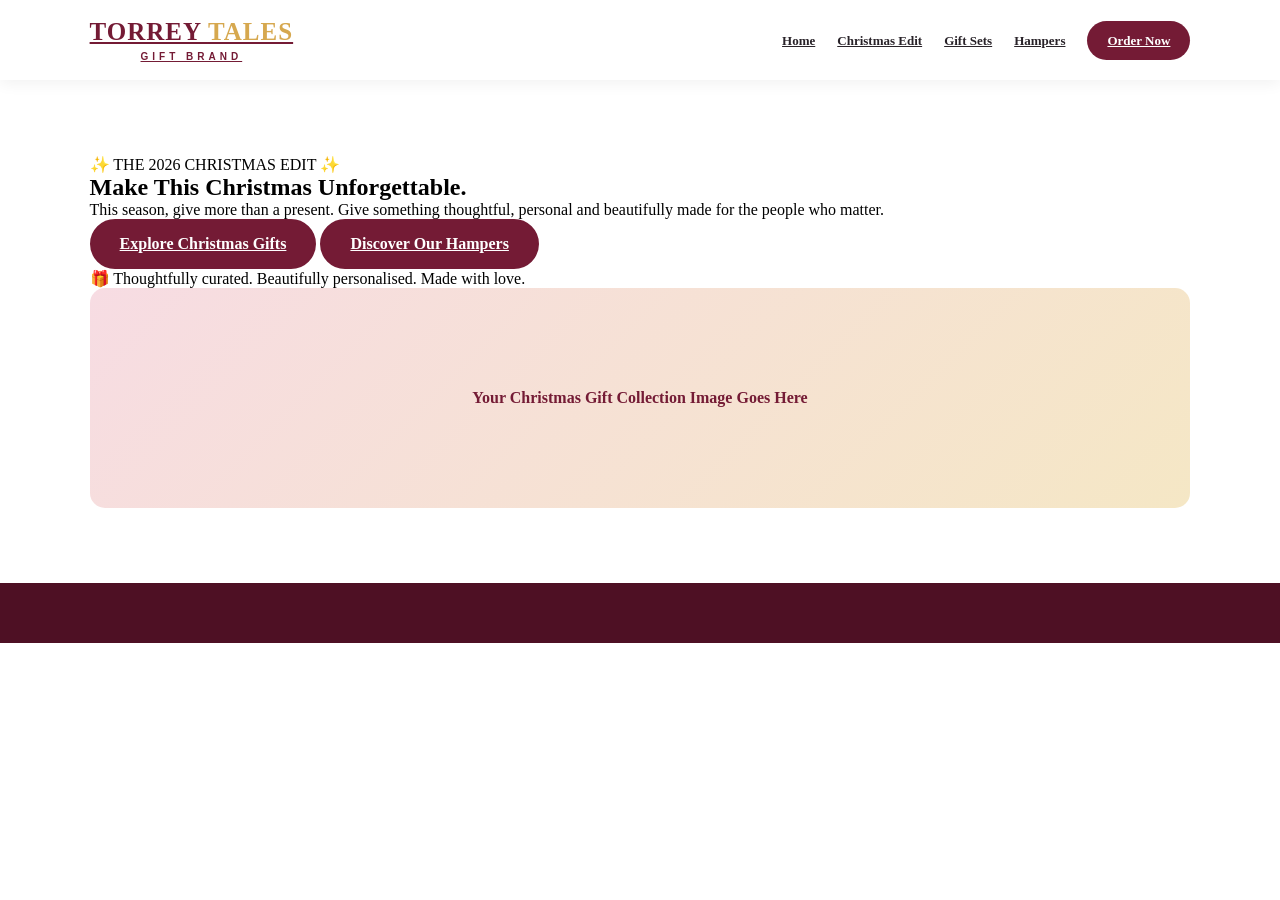
==== christmas.html @ b87281c1 "Update christmas.html" ====
<!DOCTYPE html>
<html lang="en">

<head>
    <meta charset="UTF-8">
    <meta name="viewport" content="width=device-width, initial-scale=1.0">

    <meta name="description" content="Explore the Torrey Tales Christmas Edit — thoughtful personalised gifts, beautiful gift sets and Christmas hampers.">

    <title>Christmas Collection | Torrey Tales Gift Brand</title>

    <link rel="stylesheet" href="style.css">
</head>

<body>

    <header id="header" class="christmas-header">
    <nav class="navbar">

        <a href="index.html" class="logo">
            TORREY <span>TALES</span>
            <small>GIFT BRAND</small>
        </a>

        <button class="menu-toggle" aria-label="Open navigation menu">
            ☰
        </button>

        <ul class="nav-links">
            <li><a href="index.html">Home</a></li>
            <li><a href="#christmas-home">Christmas Edit</a></li>
            <li><a href="#christmas-gifts">Gift Sets</a></li>
            <li><a href="#christmas-hampers">Hampers</a></li>
            <li><a href="#christmas-order" class="nav-contact">Order Now</a></li>
        </ul>

    </nav>
</header>

    <main>

    <!-- CHRISTMAS HERO SECTION -->
    <section class="christmas-hero" id="christmas-home">

        <div class="christmas-hero-content">

            <span class="christmas-label">
                ✨ THE 2026 CHRISTMAS EDIT ✨
            </span>

            <h1>
                Make This Christmas
                <span>Unforgettable.</span>
            </h1>

            <p>
                This season, give more than a present.
                Give something thoughtful, personal and
                beautifully made for the people who matter.
            </p>

            <div class="christmas-hero-buttons">
                <a href="#christmas-gifts" class="btn">
                    Explore Christmas Gifts
                </a>

                <a href="#christmas-hampers" class="btn christmas-outline-btn">
                    Discover Our Hampers
                </a>
            </div>

            <div class="christmas-note">
                <span>🎁</span>
                Thoughtfully curated. Beautifully personalised. Made with love.
            </div>

        </div>

        <div class="christmas-hero-image">
            <div class="image-placeholder">
                Your Christmas Gift Collection Image Goes Here
            </div>
        </div>

    </section>

</main>

    <footer id="footer">
        <!-- CHRISTMAS FOOTER WILL GO HERE -->
    </footer>

    <script src="script.js"></script>

</body>
</html>
---- style.css ----
/* =================================
   TORREY TALES - WEBSITE DESIGN
================================= */

:root {
    --cream: #FFF9F0;
    --burgundy: #741B35;
    --deep-burgundy: #4E1024;
    --gold: #D6A84F;
    --pink: #F7DCE3;
    --coral: #F28C79;
    --green: #315C45;
    --white: #FFFFFF;
    --dark: #292329;
    --light-gold: #F5E7C5;
}

* {
    margin: 0;
    padding: 0;
    box-sizing: border-box;
}

html {
    scroll-behavior: smooth;
   /* =================================
   CHRISTMAS COLLECTION PREVIEW
================================= */

.christmas-section {
    background: #234B38;
    padding: 85px 7%;
}

.christmas-banner {
    background: linear-gradient(135deg, #741B35, #A52A43, #315C45);
    padding: 65px 30px;
    border: 1px solid var(--gold);
    box-shadow: 0 12px 30px rgba(0,0,0,0.15);
}

.christmas-banner > span {
    display: inline-block;
    color: #F5DFA8;
    font-size: 12px;
    font-weight: bold;
    letter-spacing: 3px;
    margin-bottom: 18px;
}

.christmas-banner p {
    max-width: 650px;
    margin: 0 auto 28px;
    line-height: 1.8;
}

.christmas-banner .btn {
    display: inline-block;
}

.christmas-section .section-heading {
    margin-top: 55px;
}

.christmas-section .section-heading h2 {
    color: #F5DFA8;
}

.christmas-section .section-heading p {
    color: #FFFFFF;
}

.christmas-card {
    transition: 0.3s ease;
}

.christmas-card:hover {
    transform: translateY(-7px);
}

.christmas-card .image-placeholder {
    min-height: 270px;
    border-radius: 0;
    background: linear-gradient(135deg, #F5E7C5, #F7DCE3);
    color: var(--burgundy);
}

.christmas-card .product-info {
    padding: 24px;
}

.christmas-card .product-info h3 {
    margin-bottom: 10px;
}

.christmas-card .product-info p {
    color: #6D6266;
    line-height: 1.7;
}

/* MOBILE CHRISTMAS DESIGN */

@media (max-width: 768px) {

    .christmas-section {
        padding: 60px 5%;
    }

    .christmas-banner {
        padding: 45px 20px;
    }

    .christmas-banner > span {
        letter-spacing: 1px;
    }

}
   /* =================================
   FEATURED PRODUCTS SECTION
================================= */

.featured-section {
    background: var(--cream);
}

.featured-section .section-heading {
    max-width: 750px;
    margin: 0 auto 45px;
}

.featured-section .product-card {
    border: 1px solid #F0E2D8;
}

.featured-section .product-card .image-placeholder {
    min-height: 260px;
    background: linear-gradient(135deg, #F7DCE3, #F5E7C5);
    font-size: 17px;
    text-align: center;
    padding: 20px;
}

.featured-section .product-info p {
    color: #6D6266;
    font-size: 14px;
    line-height: 1.7;
}

.featured-cta {
    text-align: center;
    margin-top: 45px;
}

.featured-cta p {
    margin-bottom: 18px;
    font-family: Georgia, serif;
    font-size: 22px;
    color: var(--burgundy);
}
   /* =================================
   
}

body {
    font-family: Arial, sans-serif;
    background: var(--cream);
    color: var(--dark);
    line-height: 1.6;
}

a {
    text-decoration: none;
    color: inherit;
}

button {
    cursor: pointer;
    font: inherit;
}

img {
    max-width: 100%;
    display: block;
}

/* GENERAL SECTION STYLING */

section {
    padding: 75px 7%;
}

.section-heading {
    text-align: center;
    margin-bottom: 40px;
}

.section-heading h2 {
    font-family: Georgia, serif;
    font-size: clamp(28px, 4vw, 42px);
    color: var(--burgundy);
    margin-bottom: 12px;
}

.section-heading p {
    max-width: 650px;
    margin: auto;
    color: #6D6266;
}

/* BUTTONS */

.btn {
    display: inline-block;
    padding: 14px 28px;
    border-radius: 30px;
    background: var(--burgundy);
    color: var(--white);
    font-weight: bold;
    border: 2px solid var(--burgundy);
    transition: 0.3s ease;
}

.btn:hover {
    background: var(--deep-burgundy);
    transform: translateY(-3px);
}

.btn-gold {
    background: var(--gold);
    border-color: var(--gold);
    color: var(--deep-burgundy);
}

.btn-gold:hover {
    background: #E8BE6B;
}

/* NAVIGATION */

#header {
    background: var(--white);
    padding: 18px 7%;
    box-shadow: 0 3px 15px rgba(0,0,0,0.06);
}

/* IMAGE PLACEHOLDERS */

.image-placeholder {
    min-height: 220px;
    background: linear-gradient(135deg, var(--pink), var(--light-gold));
    display: flex;
    justify-content: center;
    align-items: center;
    color: var(--burgundy);
    font-weight: bold;
    border-radius: 15px;
}

/* PRODUCT CARDS */

.product-grid {
    display: grid;
    grid-template-columns: repeat(auto-fit, minmax(220px, 1fr));
    gap: 25px;
}

.product-card {
    background: var(--white);
    border-radius: 18px;
    overflow: hidden;
    box-shadow: 0 5px 20px rgba(0,0,0,0.06);
    transition: 0.3s ease;
}

.product-card:hover {
    transform: translateY(-7px);
    box-shadow: 0 10px 25px rgba(116,27,53,0.12);
}

.product-card .image-placeholder {
    border-radius: 0;
    min-height: 240px;
}

.product-info {
    padding: 20px;
}

.product-info h3 {
    color: var(--burgundy);
    margin-bottom: 8px;
}

/* SERVICES */

.services-grid {
    display: grid;
    grid-template-columns: repeat(auto-fit, minmax(220px, 1fr));
    gap: 22px;
}

.service-card {
    background: var(--white);
    padding: 30px 22px;
    border-radius: 18px;
    text-align: center;
    border-bottom: 4px solid var(--gold);
}

.service-card h3 {
    color: var(--burgundy);
    margin-bottom: 12px;
}

/* CHRISTMAS COLLECTION */

.christmas-section {
    background: var(--green);
    color: var(--white);
}

.christmas-section .section-heading h2 {
    color: var(--white);
}

.christmas-section .section-heading p {
    color: #F5E8D7;
}

.christmas-banner {
    background: linear-gradient(135deg, #741B35, #315C45);
    padding: 50px 25px;
    border-radius: 22px;
    text-align: center;
    color: var(--white);
    margin-bottom: 35px;
}

.christmas-banner h2 {
    font-family: Georgia, serif;
    font-size: clamp(30px, 5vw, 48px);
    margin-bottom: 15px;
}

.christmas-card {
    background: var(--white);
    color: var(--dark);
    border-radius: 18px;
    overflow: hidden;
}

.christmas-card .product-info h3 {
    color: var(--green);
}

/* CORPORATE GIFTING */

.corporate-section {
    background: var(--light-gold);
}

.corporate-box {
    background: var(--white);
    padding: 40px;
    border-radius: 22px;
    text-align: center;
}

/* CUSTOMER REVIEWS */

.review-card {
    background: var(--white);
    padding: 28px;
    border-radius: 16px;
    box-shadow: 0 4px 15px rgba(0,0,0,0.05);
}

.review-stars {
    color: var(--gold);
    margin-bottom: 12px;
}

/* ACHIEVEMENTS */

.achievement-section {
    background: var(--pink);
    text-align: center;
}

.achievement-box {
    max-width: 750px;
    margin: auto;
    padding: 35px;
    background: var(--white);
    border-radius: 20px;
}

/* FAQ */

.faq-item {
    background: var(--white);
    padding: 22px;
    margin-bottom: 15px;
    border-radius: 12px;
}

.faq-item h3 {
    color: var(--burgundy);
    margin-bottom: 8px;
}

/* ABOUT */

.about-section {
    background: var(--white);
}

/* CONTACT */

.contact-section {
    background: var(--burgundy);
    color: var(--white);
    text-align: center;
}

.contact-section h2 {
    color: var(--white);
    font-family: Georgia, serif;
    font-size: 36px;
    margin-bottom: 15px;
}

.contact-links {
    display: flex;
    justify-content: center;
    flex-wrap: wrap;
    gap: 15px;
    margin-top: 25px;
}

/* FOOTER */

#footer {
    background: var(--deep-burgundy);
    color: var(--white);
    padding: 30px 7%;
    text-align: center;
}

/* MOBILE RESPONSIVENESS */

@media (max-width: 768px) {

    section {
        padding: 55px 5%;
    }

    #header {
        padding: 15px 5%;
    }

    .corporate-box {
        padding: 25px 18px;
    }

    .contact-section h2 {
        font-size: 29px;
    }

}
/* =================================
   HERO SECTION
================================= */

.hero {
    min-height: 620px;
    display: flex;
    align-items: center;
    justify-content: space-between;
    gap: 45px;
    padding: 80px 7%;
    background: linear-gradient(120deg, #FFF9F0, #F7DCE3);
}

.hero-content {
    flex: 1;
    max-width: 600px;
}

.hero-tag {
    display: inline-block;
    background: var(--light-gold);
    color: var(--burgundy);
    padding: 9px 16px;
    border-radius: 30px;
    font-size: 12px;
    font-weight: bold;
    letter-spacing: 1px;
    margin-bottom: 22px;
}

.hero-content h1 {
    font-family: Georgia, serif;
    font-size: clamp(38px, 5vw, 62px);
    line-height: 1.15;
    color: var(--deep-burgundy);
    margin-bottom: 22px;
}

.hero-content h1 span {
    display: block;
    color: var(--burgundy);
}

.hero-content p {
    font-size: 17px;
    line-height: 1.8;
    color: #62565B;
    margin-bottom: 30px;
}

.hero-buttons {
    display: flex;
    flex-wrap: wrap;
    gap: 15px;
}

.hero-image {
    flex: 1;
    max-width: 520px;
}

.hero-image .image-placeholder {
    min-height: 450px;
    border-radius: 25px;
    background: linear-gradient(135deg, #F2C7D2, #E8C98B);
    box-shadow: 0 15px 35px rgba(78, 16, 36, 0.12);
    font-size: 18px;
    text-align: center;
    padding: 20px;
}

/* MOBILE HERO DESIGN */

@media (max-width: 768px) {

    .hero {
        flex-direction: column;
        text-align: center;
        padding: 65px 6%;
        gap: 40px;
    }

    .hero-content {
        max-width: 100%;
    }

    .hero-buttons {
        justify-content: center;
    }

    .hero-image {
        width: 100%;
        max-width: 100%;
    }

    .hero-image .image-placeholder {
        min-height: 300px;
    }

}
/* =================================
   NAVIGATION BAR
================================= */

.navbar {
    display: flex;
    align-items: center;
    justify-content: space-between;
    gap: 25px;
}

.logo {
    font-family: Georgia, serif;
    font-size: 25px;
    font-weight: bold;
    color: var(--burgundy);
    line-height: 1.1;
    letter-spacing: 1px;
}

.logo span {
    color: var(--gold);
}

.logo small {
    display: block;
    font-family: Arial, sans-serif;
    font-size: 10px;
    letter-spacing: 4px;
    text-align: center;
    margin-top: 5px;
}

.nav-links {
    display: flex;
    align-items: center;
    gap: 22px;
    list-style: none;
}

.nav-links a {
    font-size: 13px;
    font-weight: bold;
    color: var(--dark);
    transition: 0.3s ease;
}

.nav-links a:hover {
    color: var(--burgundy);
}

.nav-links .nav-contact {
   /* =================================
   CORPORATE GIFTING SECTION
================================= */

.corporate-section {
    background: linear-gradient(135deg, #F5E7C5, #FFF9F0);
}

.corporate-box {
    max-width: 1100px;
    margin: auto;
    padding: 60px 45px;
    background: var(--white);
    border-radius: 25px;
    box-shadow: 0 12px 35px rgba(78, 16, 36, 0.08);
    text-align: center;
}

.corporate-box h2 {
    font-family: Georgia, serif;
    font-size: clamp(32px, 4vw, 45px);
    color: var(--burgundy);
    margin: 20px 0;
}

.corporate-box > p {
    max-width: 750px;
    margin: 0 auto 40px;
    color: #6D6266;
    line-height: 1.9;
}

.corporate-features {
    display: grid;
    grid-template-columns: repeat(3, 1fr);
    gap: 25px;
    margin-bottom: 40px;
}

.corporate-features > div {
    background: var(--cream);
    padding: 30px 20px;
    border-radius: 16px;
    border-bottom: 4px solid var(--gold);
}

.corporate-features span {
    font-size: 35px;
}

.corporate-features h3 {
    color: var(--burgundy);
    margin: 15px 0 10px;
    font-family: Georgia, serif;
}

.corporate-features p {
    color: #6D6266;
    font-size: 14px;
    line-height: 1.7;
}

/* MOBILE CORPORATE DESIGN */

@media (max-width: 768px) {

    .corporate-box {
        padding: 40px 20px;
    }

    .corporate-features {
        grid-template-columns: 1fr;
    }

}
    background: var(--burgundy);
    color: var(--white);
    padding: 12px 20px;
    border-radius: 25px;
}

.nav-links .nav-contact:hover {
    background: var(--deep-burgundy);
    color: var(--white);
}

.menu-toggle {
    display: none;
    background: none;
    border: none;
    color: var(--burgundy);
    font-size: 28px;
}

/* MOBILE NAVIGATION */

@media (max-width: 900px) {

    .navbar {
        flex-wrap: wrap;
    }

    .menu-toggle {
        display: block;
    }

    .nav-links {
        display: none;
        flex-direction: column;
        align-items: flex-start;
        width: 100%;
        gap: 20px;
        padding: 20px 0;
    }

    .nav-links.active {
        display: flex;
    }

}
/* =================================
   OUR SERVICES SECTION
================================= */

.services-section {
    background: var(--white);
}

.services-section .section-heading {
    max-width: 750px;
    margin: 0 auto 45px;
}

.services-grid {
    display: grid;
    grid-template-columns: repeat(3, 1fr);
    gap: 25px;
}

.service-card {
    background: var(--cream);
    padding: 40px 28px;
    border-radius: 20px;
    text-align: center;
    border: 1px solid #F0E2D8;
    border-bottom: 5px solid var(--gold);
    transition: 0.3s ease;
}

.service-card:hover {
    transform: translateY(-8px);
    box-shadow: 0 12px 25px rgba(116, 27, 53, 0.10);
}

.service-icon {
    font-size: 42px;
    margin-bottom: 18px;
}

.service-card h3 {
    font-family: Georgia, serif;
    font-size: 23px;
    color: var(--burgundy);
    margin-bottom: 14px;
}

.service-card p {
    color: #6D6266;
    font-size: 15px;
    line-height: 1.8;
}

/* MOBILE SERVICES DESIGN */

@media (max-width: 768px) {

    .services-grid {
        grid-template-columns: 1fr;
    }

    .service-card {
        padding: 32px 24px;
    }

}
/* =================================
   CHRISTMAS HAMPERS SECTION
================================= */

.hampers-section {
    display: flex;
    align-items: center;
    justify-content: space-between;
    gap: 50px;
    background: #FFF9F0;
}

.hampers-content {
    flex: 1;
    max-width: 550px;
}

.hampers-content h2 {
    font-family: Georgia, serif;
    font-size: clamp(32px, 4vw, 45px);
    line-height: 1.2;
    color: var(--burgundy);
    margin: 20px 0;
}

.hampers-content p {
    color: #6D6266;
    line-height: 1.9;
    margin-bottom: 18px;
}

.hampers-content .btn {
    margin-top: 12px;
}

.hampers-image {
    flex: 1;
    max-width: 520px;
    width: 100%;
}

.hampers-image .image-placeholder {
    min-height: 430px;
    border-radius: 25px;
    background: linear-gradient(135deg, #F5E7C5, #F2C7D2);
    box-shadow: 0 12px 30px rgba(78, 16, 36, 0.10);
    font-size: 20px;
}

/* MOBILE HAMPERS DESIGN */

@media (max-width: 768px) {

    .hampers-section {
        flex-direction: column;
        text-align: center;
        padding: 60px 6%;
    }

    .hampers-content {
        max-width: 100%;
    }

    .hampers-image {
        max-width: 100%;
    }

    .hampers-image .image-placeholder {
        min-height: 300px;
    }

}
/* =================================
   CORPORATE GIFTING SECTION
================================= */

.corporate-section {
    background: linear-gradient(135deg, #F5E7C5, #FFF9F0);
}

.corporate-box {
    max-width: 1100px;
    margin: auto;
    padding: 60px 45px;
    background: var(--white);
    border-radius: 25px;
    box-shadow: 0 12px 35px rgba(78, 16, 36, 0.08);
    text-align: center;
}

.corporate-box h2 {
    font-family: Georgia, serif;
    font-size: clamp(32px, 4vw, 45px);
    color: var(--burgundy);
    margin: 20px 0;
}

.corporate-box > p {
    max-width: 750px;
    margin: 0 auto 40px;
    color: #6D6266;
    line-height: 1.9;
}

.corporate-features {
    display: grid;
    grid-template-columns: repeat(3, 1fr);
    gap: 25px;
    margin-bottom: 40px;
}

.corporate-features > div {
    background: var(--cream);
    padding: 30px 20px;
    border-radius: 16px;
    border-bottom: 4px solid var(--gold);
}

.corporate-features span {
    font-size: 35px;
}

.corporate-features h3 {
    color: var(--burgundy);
    margin: 15px 0 10px;
    font-family: Georgia, serif;
}

.corporate-features p {
    color: #6D6266;
    font-size: 14px;
    line-height: 1.7;
}

/* MOBILE CORPORATE DESIGN */

@media (max-width: 768px) {

    .corporate-box {
        padding: 40px 20px;
    }

    .corporate-features {
        grid-template-columns: 1fr;
    }

}
/* CUSTOMER REVIEWS SECTION */

.reviews-section {
    background: var(--white);
}

.reviews-section .section-heading {
    max-width: 750px;
    margin: 0 auto 45px;
}

.reviews-grid {
    display: grid;
    grid-template-columns: repeat(3, 1fr);
    gap: 25px;
}

.review-card {
    background: var(--cream);
    padding: 35px 28px;
    border-radius: 18px;
    border: 1px solid #F0E2D8;
    border-bottom: 5px solid var(--gold);
    text-align: center;
}

.review-stars {
    color: var(--gold);
    font-size: 23px;
    letter-spacing: 4px;
    margin-bottom: 20px;
}

.review-card h3 {
    color: var(--burgundy);
    font-family: Georgia, serif;
    font-size: 21px;
    margin-bottom: 12px;
}

.review-card p {
    color: #6D6266;
    font-size: 14px;
    line-height: 1.8;
}

@media (max-width: 768px) {
    .reviews-grid {
        grid-template-columns: 1fr;
    }
}
/* OUR ACHIEVEMENT SECTION */

.achievement-section {
    background: linear-gradient(135deg, #741B35, #4E1024);
    padding: 90px 7%;
    text-align: center;
}

.achievement-content {
    max-width: 850px;
    margin: auto;
    background: rgba(255, 255, 255, 0.06);
    padding: 55px 45px;
    border: 1px solid var(--gold);
    border-radius: 25px;
}

.achievement-content .hero-tag {
    color: var(--gold);
}

.achievement-content h2 {
    font-family: Georgia, serif;
    font-size: clamp(32px, 4vw, 46px);
    color: var(--white);
    line-height: 1.3;
    margin: 22px 0;
}

.achievement-content p {
    color: #F9EDEF;
    font-size: 16px;
    line-height: 1.9;
    margin-bottom: 18px;
}

.achievement-content strong {
    color: var(--gold);
}

.achievement-badge {
    display: inline-block;
    margin-top: 25px;
    padding: 18px 30px;
    background: var(--gold);
    color: var(--deep-burgundy);
    border-radius: 12px;
    font-weight: bold;
    font-size: 20px;
}

.achievement-badge span {
    display: block;
    font-size: 12px;
    margin-top: 7px;
}

@media (max-width: 768px) {
    .achievement-section {
        padding: 60px 5%;
    }

    .achievement-content {
        padding: 40px 22px;
    }
}
/* ABOUT US SECTION */

.about-section {
    background: var(--cream);
    padding: 90px 7%;
}

.about-content {
    max-width: 850px;
    margin: auto;
    text-align: center;
    padding: 55px 45px;
    background: var(--white);
    border-radius: 25px;
    box-shadow: 0 10px 35px rgba(78, 16, 36, 0.08);
}

.about-content h2 {
    font-family: Georgia, serif;
    font-size: clamp(32px, 4vw, 45px);
    color: var(--burgundy);
    line-height: 1.3;
    margin: 22px 0;
}

.about-content p {
    color: #6D6266;
    font-size: 16px;
    line-height: 1.9;
    margin-bottom: 20px;
}

.about-content h3 {
    font-family: Georgia, serif;
    color: var(--burgundy);
    font-size: 26px;
    margin: 30px 0 15px;
}

.about-content .btn {
    margin-top: 15px;
}

@media (max-width: 768px) {
    .about-section {
        padding: 60px 5%;
    }

    .about-content {
        padding: 40px 22px;
    }
}
/* FAQ SECTION */

.faq-section {
    background: var(--white);
    padding: 90px 7%;
}

.faq-section .section-heading {
    max-width: 750px;
    margin: 0 auto 45px;
}

.faq-container {
    max-width: 850px;
    margin: auto;
}

.faq-item {
    margin-bottom: 15px;
    border: 1px solid #F0E2D8;
    border-radius: 12px;
    overflow: hidden;
    background: var(--cream);
}

.faq-question {
    width: 100%;
    padding: 22px 25px;
    border: none;
    background: transparent;
    display: flex;
    justify-content: space-between;
    align-items: center;
    gap: 15px;
    text-align: left;
    font-size: 16px;
    font-weight: bold;
    color: var(--burgundy);
    cursor: pointer;
}

.faq-question span {
    font-size: 25px;
    color: var(--gold);
}

.faq-answer {
    display: none;
    padding: 0 25px 22px;
}

.faq-answer p {
    color: #6D6266;
    font-size: 15px;
    line-height: 1.8;
}

.faq-answer.show {
    display: block;
}

@media (max-width: 768px) {
    .faq-section {
        padding: 60px 5%;
    }

    .faq-question {
        font-size: 14px;
        padding: 20px;
    }
}
/* CONTACT US SECTION */

.contact-section {
    background: linear-gradient(135deg, #F7DCE3, #FFF9F0);
    padding: 90px 7%;
}

.contact-section .section-heading {
    max-width: 750px;
    margin: 0 auto 45px;
}

.contact-container {
    display: grid;
    grid-template-columns: repeat(2, 1fr);
    gap: 30px;
    max-width: 950px;
    margin: auto;
}

.contact-card {
    background: var(--white);
    padding: 45px 30px;
    border-radius: 20px;
    text-align: center;
    border-bottom: 5px solid var(--gold);
    box-shadow: 0 10px 30px rgba(78, 16, 36, 0.08);
}

.contact-icon {
    font-size: 45px;
    margin-bottom: 20px;
}

.contact-card h3 {
    font-family: Georgia, serif;
    color: var(--burgundy);
    font-size: 24px;
    margin-bottom: 15px;
}

.contact-card p {
    color: #6D6266;
    font-size: 15px;
    line-height: 1.8;
    margin-bottom: 25px;
}

.social-links {
    display: flex;
    justify-content: center;
    gap: 15px;
    flex-wrap: wrap;
}

.social-links a {
    display: inline-block;
    padding: 12px 22px;
    background: var(--burgundy);
    color: var(--white);
    border-radius: 25px;
    font-size: 14px;
    font-weight: bold;
    text-decoration: none;
    transition: 0.3s ease;
}

.social-links a:hover {
    background: var(--gold);
    color: var(--deep-burgundy);
}

@media (max-width: 768px) {
    .contact-section {
        padding: 60px 5%;
    }
   

    .contact-container {
        grid-template-columns: 1fr;
    }
}
/* WEBSITE FOOTER */
.site-footer {
    background: var(--deep-burgundy);
    color: var(--white);
    padding: 70px 7% 25px;
}

.footer-container {
    display: grid;
    grid-template-columns: 1.5fr 1fr 1fr;
    gap: 50px;
    max-width: 1200px;
    margin: auto;
    padding-bottom: 45px;
}

.footer-logo {
    color: var(--white);
    font-family: Georgia, serif;
    font-size: 28px;
    font-weight: bold;
    text-decoration: none;
}

.footer-logo span {
    color: var(--gold);
}

.footer-brand > p:first-of-type {
    color: var(--gold);
    font-size: 11px;
    letter-spacing: 4px;
    margin: 8px 0 20px;
}

.footer-brand > p:last-of-type {
    color: #F5E7E9;
    font-size: 14px;
    line-height: 1.9;
    max-width: 320px;
}

.footer-links {
    display: flex;
    flex-direction: column;
    gap: 15px;
}

.footer-links h3 {
    color: var(--gold);
    font-family: Georgia, serif;
    font-size: 20px;
    margin-bottom: 10px;
}

.footer-links a {
    color: #F5E7E9;
    text-decoration: none;
    font-size: 14px;
    transition: 0.3s ease;
}

.footer-links a:hover {
    color: var(--gold);
    padding-left: 5px;
}

.footer-bottom {
    border-top: 1px solid rgba(255, 255, 255, 0.2);
    padding-top: 25px;
    text-align: center;
}

.footer-bottom p {
    color: #F5E7E9;
    font-size: 13px;
    line-height: 1.8;
    margin-bottom: 5px;
}

@media (max-width: 768px) {
    .site-footer {
        padding: 55px 7% 25px;
    }

    .footer-container {
        grid-template-columns: 1fr;
        gap: 35px;
    }
}
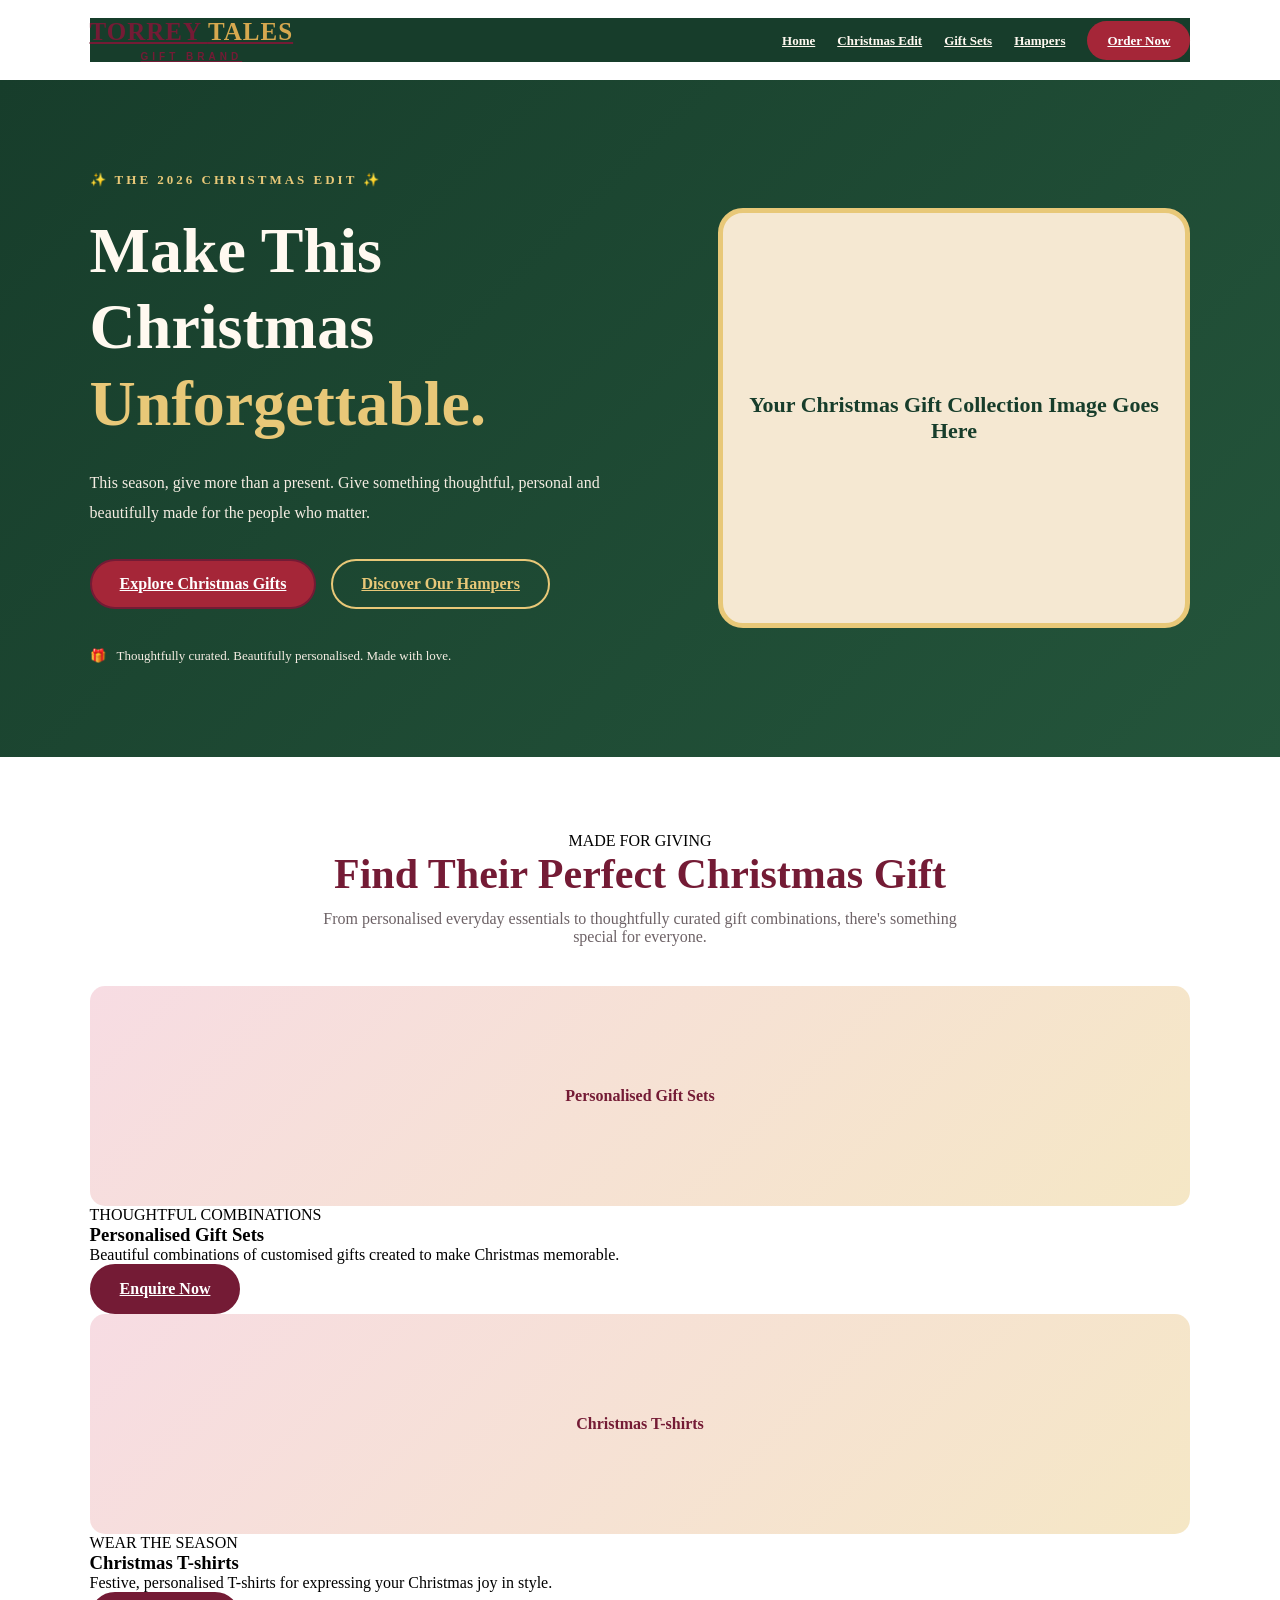
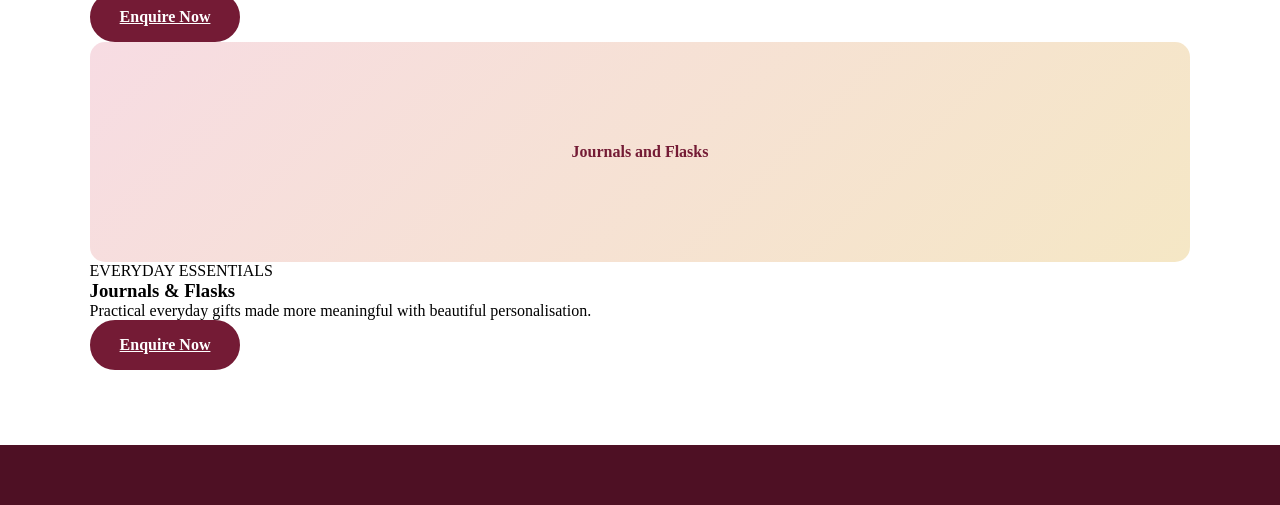
==== commit fb2f3538: "Update christmas.html" ====
--- a/christmas.html
+++ b/christmas.html
@@ -83,6 +83,80 @@
         </div>
 
     </section>
+        <!-- CHRISTMAS GIFT COLLECTION -->
+<section class="christmas-gifts-section" id="christmas-gifts">
+
+    <div class="section-heading">
+        <span class="christmas-section-label">MADE FOR GIVING</span>
+
+        <h2>Find Their Perfect Christmas Gift</h2>
+
+        <p>
+            From personalised everyday essentials to thoughtfully
+            curated gift combinations, there's something special
+            for everyone.
+        </p>
+    </div>
+
+    <div class="christmas-gifts-grid">
+
+        <div class="christmas-gift-card">
+            <div class="image-placeholder">
+                Personalised Gift Sets
+            </div>
+            <div class="christmas-gift-info">
+                <span>THOUGHTFUL COMBINATIONS</span>
+                <h3>Personalised Gift Sets</h3>
+                <p>
+                    Beautiful combinations of customised gifts
+                    created to make Christmas memorable.
+                </p>
+                <a href="https://wa.me/2347033689917?text=Hello%20Torrey%20Tales%2C%20I%20am%20interested%20in%20your%20Christmas%20gift%20sets."
+                   class="btn" target="_blank">
+                    Enquire Now
+                </a>
+            </div>
+        </div>
+
+        <div class="christmas-gift-card">
+            <div class="image-placeholder">
+                Christmas T-shirts
+            </div>
+            <div class="christmas-gift-info">
+                <span>WEAR THE SEASON</span>
+                <h3>Christmas T-shirts</h3>
+                <p>
+                    Festive, personalised T-shirts for expressing
+                    your Christmas joy in style.
+                </p>
+                <a href="https://wa.me/2347033689917?text=Hello%20Torrey%20Tales%2C%20I%20am%20interested%20in%20Christmas%20T-shirts."
+                   class="btn" target="_blank">
+                    Enquire Now
+                </a>
+            </div>
+        </div>
+
+        <div class="christmas-gift-card">
+            <div class="image-placeholder">
+                Journals and Flasks
+            </div>
+            <div class="christmas-gift-info">
+                <span>EVERYDAY ESSENTIALS</span>
+                <h3>Journals & Flasks</h3>
+                <p>
+                    Practical everyday gifts made more meaningful
+                    with beautiful personalisation.
+                </p>
+                <a href="https://wa.me/2347033689917?text=Hello%20Torrey%20Tales%2C%20I%20am%20interested%20in%20Christmas%20journals%20and%20flasks."
+                   class="btn" target="_blank">
+                    Enquire Now
+                </a>
+            </div>
+        </div>
+
+    </div>
+
+</section>
 
 </main>
 
--- a/style.css
+++ b/style.css
@@ -1365,3 +1365,155 @@
         gap: 35px;
     }
 }
+/* =================================
+   CHRISTMAS PAGE NAVIGATION
+================================= */
+
+.christmas-header {
+    background: #173D2B;
+}
+
+.christmas-header .navbar {
+    background: #173D2B;
+}
+
+.christmas-header .nav-links a {
+    color: #FFF9F0;
+}
+
+.christmas-header .nav-links a:hover {
+    color: #E8C878;
+}
+
+.christmas-header .nav-contact {
+    background: #A52638;
+    color: #FFFFFF !important;
+}
+
+/* =================================
+   CHRISTMAS HERO SECTION
+================================= */
+
+.christmas-hero {
+    min-height: 650px;
+    padding: 90px 7%;
+    background: linear-gradient(135deg, #173D2B, #24553B);
+    display: grid;
+    grid-template-columns: 1.1fr 0.9fr;
+    align-items: center;
+    gap: 50px;
+}
+
+.christmas-hero-content {
+    max-width: 650px;
+}
+
+.christmas-label {
+    display: inline-block;
+    color: #E8C878;
+    font-size: 13px;
+    font-weight: bold;
+    letter-spacing: 3px;
+    margin-bottom: 25px;
+}
+
+.christmas-hero h1 {
+    color: #FFF9F0;
+    font-family: Georgia, serif;
+    font-size: clamp(42px, 5vw, 65px);
+    line-height: 1.2;
+    margin-bottom: 25px;
+}
+
+.christmas-hero h1 span {
+    display: block;
+    color: #E8C878;
+}
+
+.christmas-hero-content > p {
+    color: #F5EDE3;
+    font-size: 16px;
+    line-height: 1.9;
+    max-width: 520px;
+    margin-bottom: 30px;
+}
+
+.christmas-hero-buttons {
+    display: flex;
+    gap: 15px;
+    flex-wrap: wrap;
+}
+
+.christmas-hero .btn {
+    background: #A52638;
+    color: #FFFFFF;
+}
+
+.christmas-hero .btn:hover {
+    background: #E8C878;
+    color: #173D2B;
+}
+
+.christmas-outline-btn {
+    background: transparent !important;
+    border: 2px solid #E8C878;
+    color: #E8C878 !important;
+}
+
+.christmas-outline-btn:hover {
+    background: #E8C878 !important;
+    color: #173D2B !important;
+}
+
+.christmas-note {
+    margin-top: 35px;
+    color: #F5EDE3;
+    font-size: 13px;
+    line-height: 1.8;
+}
+
+.christmas-note span {
+    margin-right: 8px;
+}
+
+.christmas-hero-image .image-placeholder {
+    min-height: 420px;
+    background: #F5E8D2;
+    border: 5px solid #E8C878;
+    border-radius: 25px;
+    display: flex;
+    justify-content: center;
+    align-items: center;
+    text-align: center;
+    padding: 25px;
+    color: #173D2B;
+    font-family: Georgia, serif;
+    font-size: 22px;
+}
+
+/* CHRISTMAS HERO MOBILE RESPONSIVENESS */
+
+@media (max-width: 768px) {
+
+    .christmas-hero {
+        grid-template-columns: 1fr;
+        padding: 65px 6%;
+        gap: 35px;
+    }
+
+    .christmas-hero h1 {
+        font-size: 43px;
+    }
+
+    .christmas-hero-image .image-placeholder {
+        min-height: 300px;
+    }
+
+    .christmas-hero-buttons {
+        flex-direction: column;
+    }
+
+    .christmas-hero-buttons .btn {
+        text-align: center;
+    }
+}
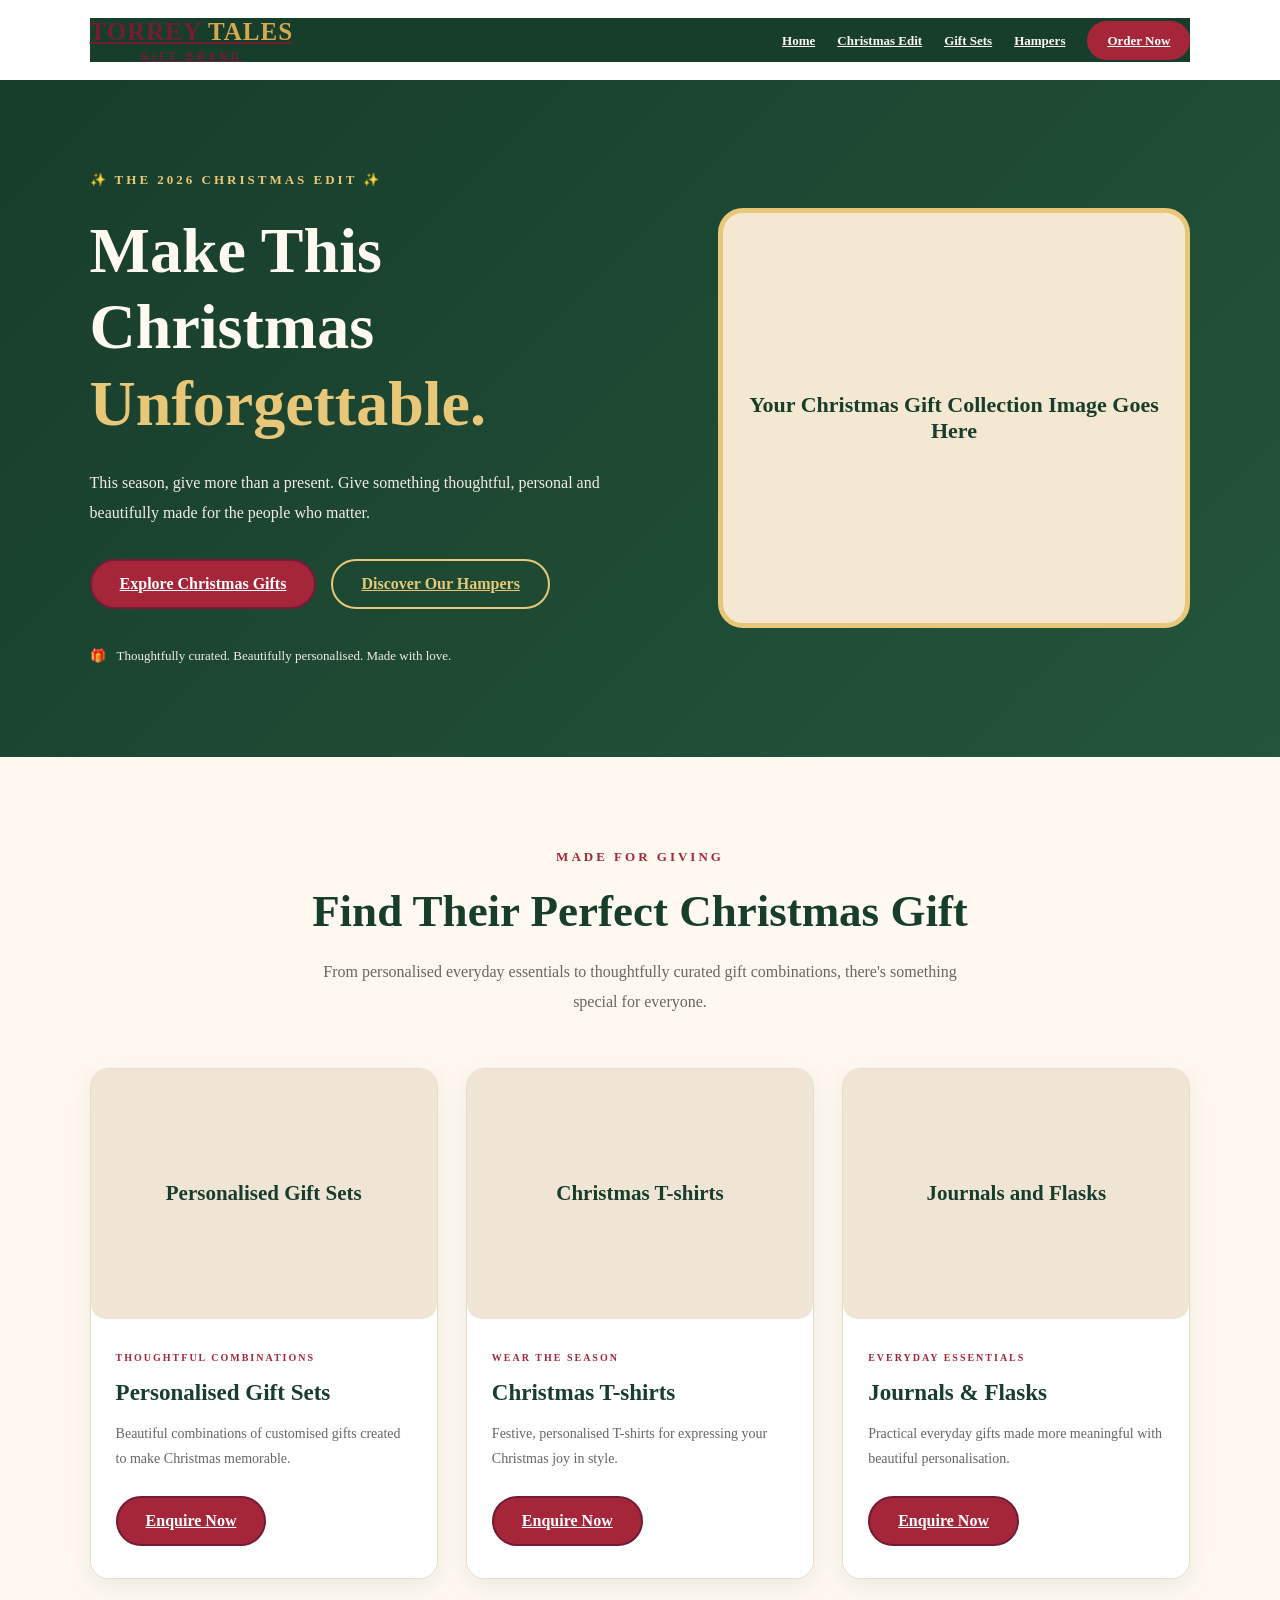
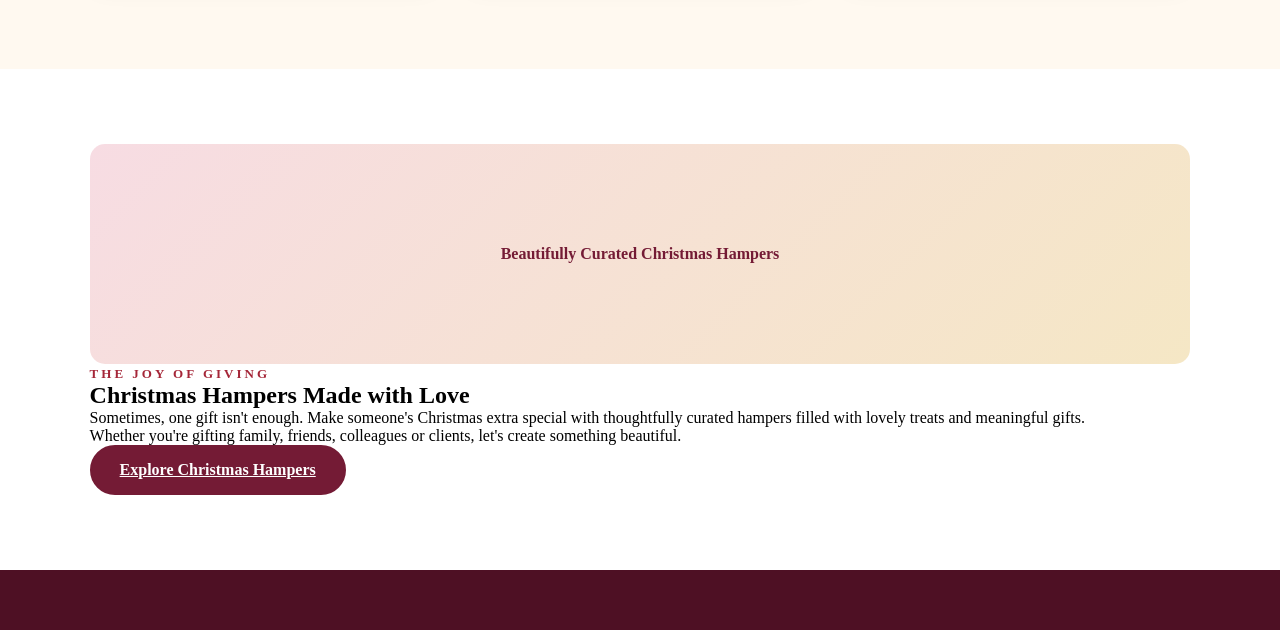
==== commit 94c7bd21: "Update christmas.html" ====
--- a/christmas.html
+++ b/christmas.html
@@ -157,6 +157,43 @@
     </div>
 
 </section>
+        <!-- CHRISTMAS HAMPERS SECTION -->
+<section class="christmas-hampers-section" id="christmas-hampers">
+
+    <div class="christmas-hampers-image">
+        <div class="image-placeholder">
+            Beautifully Curated Christmas Hampers
+        </div>
+    </div>
+
+    <div class="christmas-hampers-content">
+
+        <span class="christmas-section-label">
+            THE JOY OF GIVING
+        </span>
+
+        <h2>Christmas Hampers Made with Love</h2>
+
+        <p>
+            Sometimes, one gift isn't enough. Make someone's
+            Christmas extra special with thoughtfully curated
+            hampers filled with lovely treats and meaningful gifts.
+        </p>
+
+        <p>
+            Whether you're gifting family, friends, colleagues
+            or clients, let's create something beautiful.
+        </p>
+
+        <a href="https://wa.me/2347033689917?text=Hello%20Torrey%20Tales%2C%20I%20would%20love%20to%20make%20an%20enquiry%20about%20your%20Christmas%20hampers."
+           class="btn" target="_blank"
+           rel="noopener noreferrer">
+            Explore Christmas Hampers
+        </a>
+
+    </div>
+
+</section>
 
 </main>
 
--- a/style.css
+++ b/style.css
@@ -1517,3 +1517,121 @@
         text-align: center;
     }
 }
+/* =================================
+   CHRISTMAS GIFT COLLECTION
+================================= */
+
+.christmas-gifts-section {
+    background: #FFF9F0;
+    padding: 90px 7%;
+}
+
+.christmas-section-label {
+    color: #A52638;
+    font-size: 13px;
+    font-weight: bold;
+    letter-spacing: 3px;
+}
+
+.christmas-gifts-section .section-heading {
+    max-width: 750px;
+    margin: 0 auto 50px;
+}
+
+.christmas-gifts-section .section-heading h2 {
+    color: #173D2B;
+    font-family: Georgia, serif;
+    font-size: clamp(32px, 4vw, 45px);
+    margin: 20px 0;
+}
+
+.christmas-gifts-section .section-heading p {
+    color: #6D6266;
+    line-height: 1.9;
+}
+
+.christmas-gifts-grid {
+    display: grid;
+    grid-template-columns: repeat(3, 1fr);
+    gap: 28px;
+    max-width: 1200px;
+    margin: auto;
+}
+
+.christmas-gift-card {
+    background: #FFFFFF;
+    border-radius: 18px;
+    overflow: hidden;
+    border: 1px solid #EADCCB;
+    box-shadow: 0 8px 25px rgba(23, 61, 43, 0.08);
+    transition: transform 0.3s ease;
+}
+
+.christmas-gift-card:hover {
+    transform: translateY(-8px);
+}
+
+.christmas-gift-card .image-placeholder {
+    min-height: 250px;
+    background: #F0E5D5;
+    display: flex;
+    align-items: center;
+    justify-content: center;
+    text-align: center;
+    padding: 20px;
+    color: #173D2B;
+    font-family: Georgia, serif;
+    font-size: 21px;
+}
+
+.christmas-gift-info {
+    padding: 28px 25px 32px;
+}
+
+.christmas-gift-info > span {
+    color: #A52638;
+    font-size: 10px;
+    font-weight: bold;
+    letter-spacing: 2px;
+}
+
+.christmas-gift-info h3 {
+    color: #173D2B;
+    font-family: Georgia, serif;
+    font-size: 23px;
+    margin: 15px 0;
+}
+
+.christmas-gift-info p {
+    color: #6D6266;
+    font-size: 14px;
+    line-height: 1.8;
+    margin-bottom: 25px;
+}
+
+.christmas-gift-info .btn {
+    background: #A52638;
+    color: #FFFFFF;
+}
+
+.christmas-gift-info .btn:hover {
+    background: #173D2B;
+}
+
+/* MOBILE RESPONSIVENESS */
+
+@media (max-width: 900px) {
+    .christmas-gifts-grid {
+        grid-template-columns: repeat(2, 1fr);
+    }
+}
+
+@media (max-width: 600px) {
+    .christmas-gifts-section {
+        padding: 65px 5%;
+    }
+
+    .christmas-gifts-grid {
+        grid-template-columns: 1fr;
+    }
+}
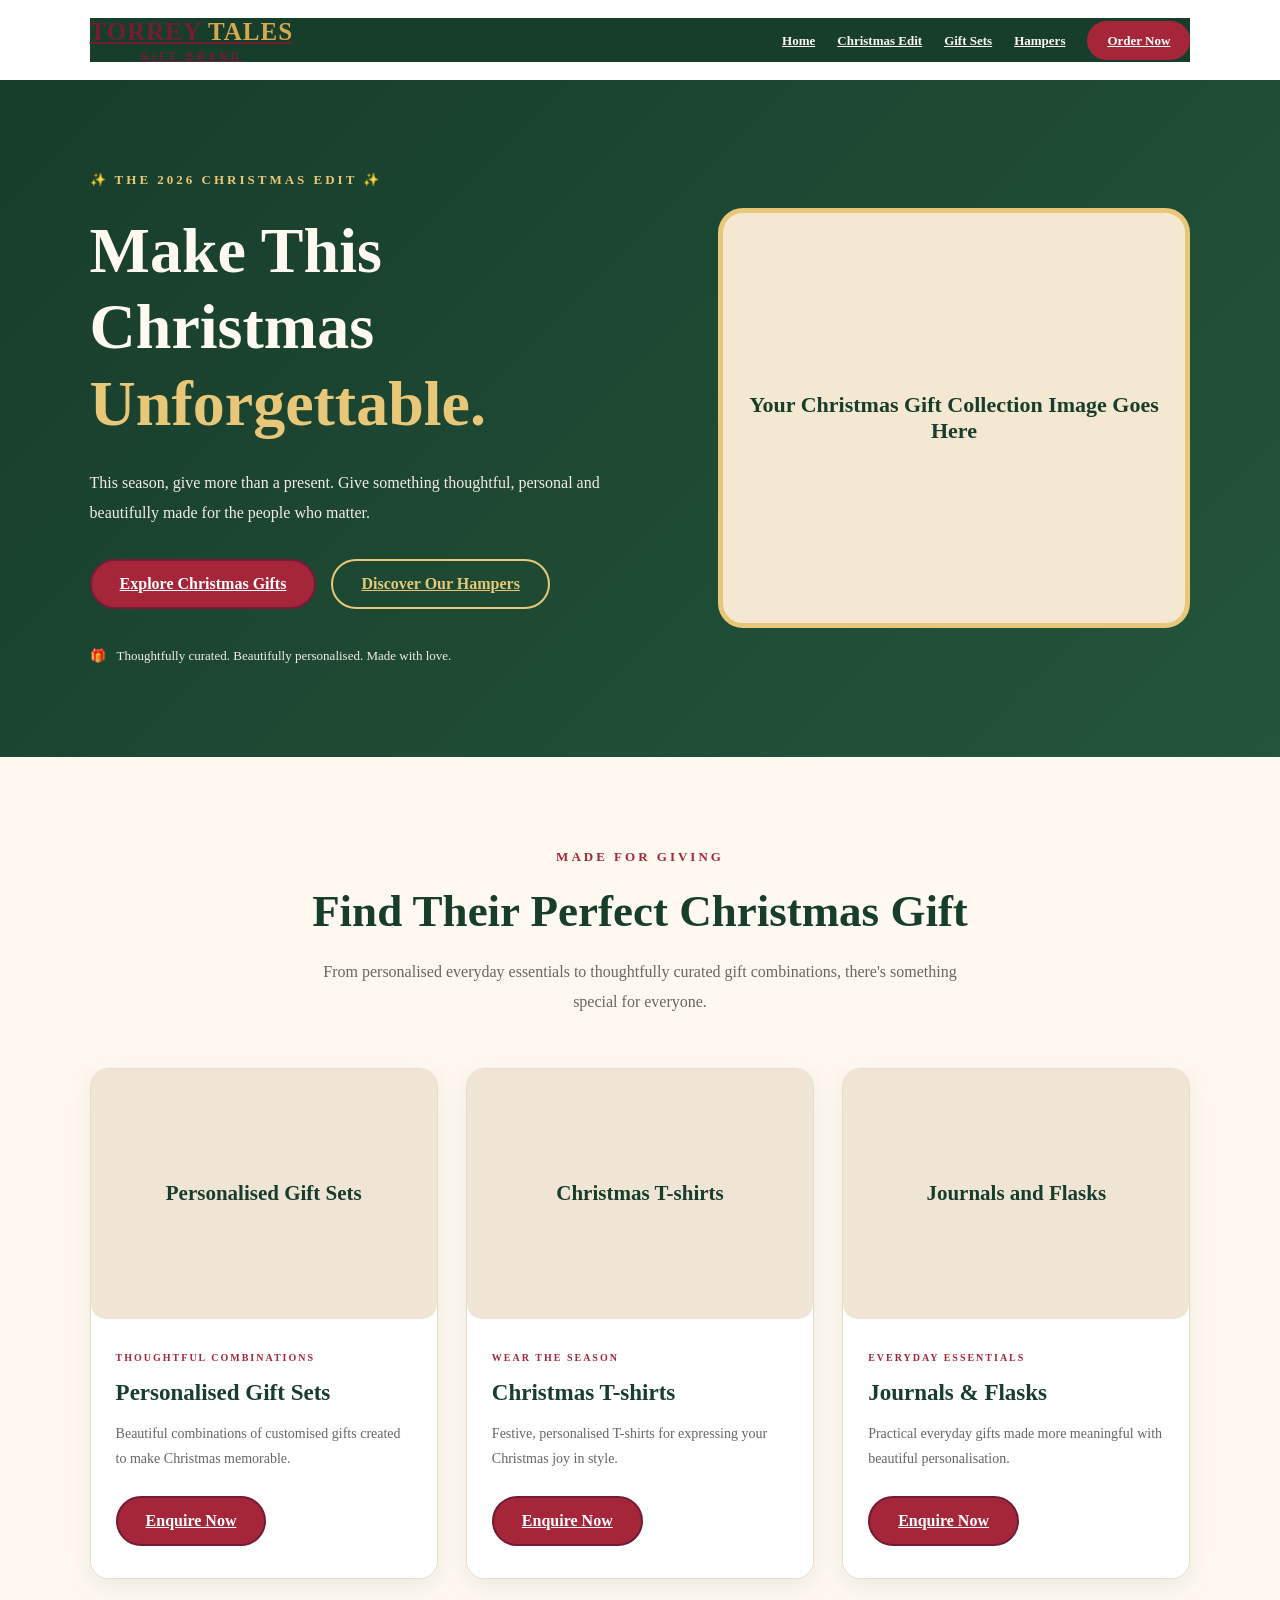
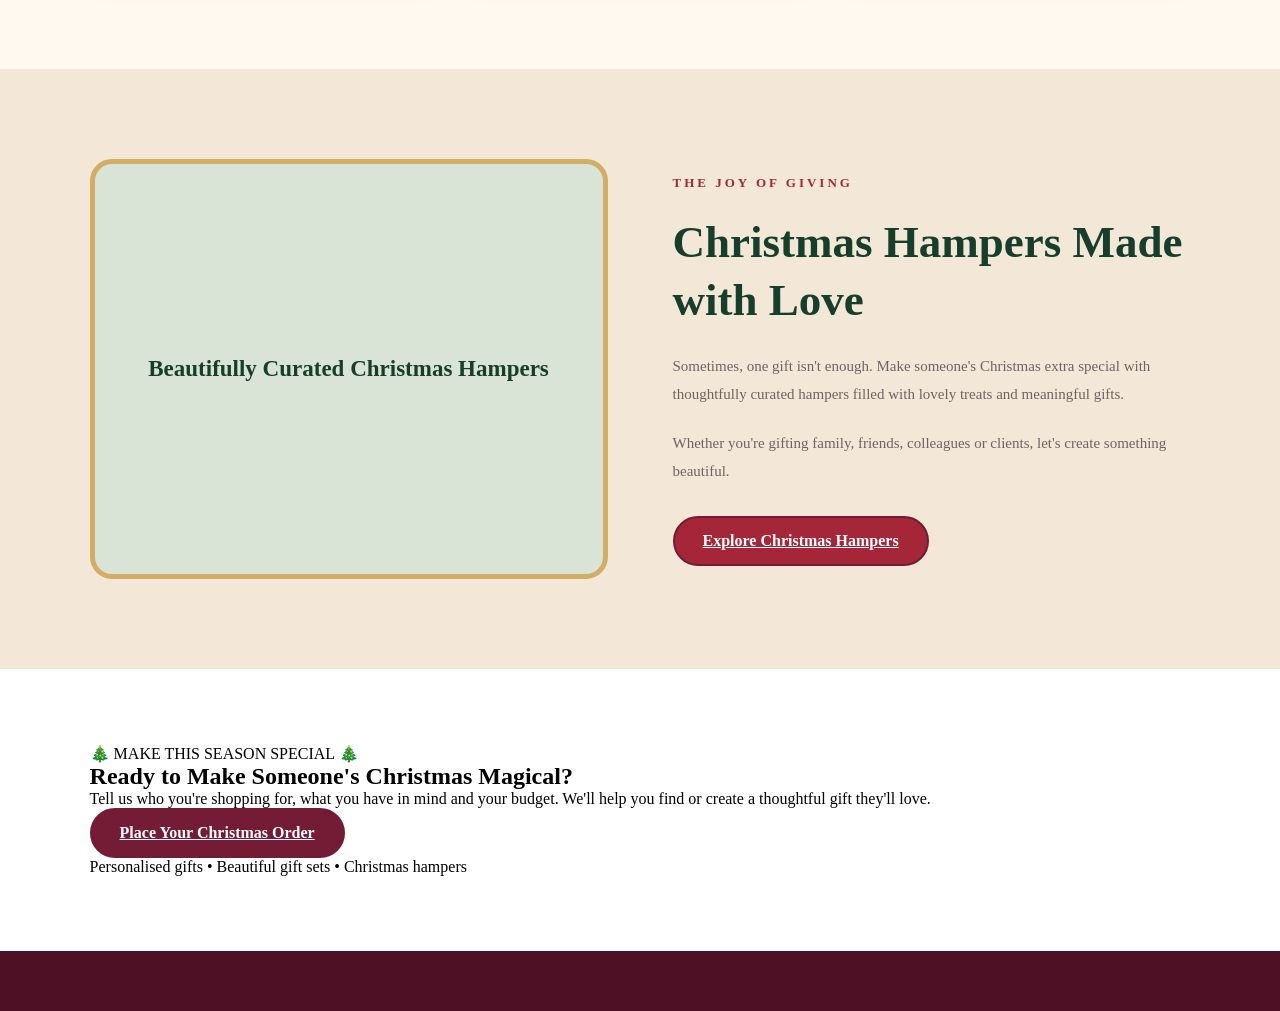
==== commit 34ccbec5: "Update christmas.html" ====
--- a/christmas.html
+++ b/christmas.html
@@ -195,6 +195,35 @@
 
 </section>
 
+        <!-- CHRISTMAS ORDER SECTION -->
+<section class="christmas-order-section" id="christmas-order">
+
+    <div class="christmas-order-content">
+
+        <span>🎄 MAKE THIS SEASON SPECIAL 🎄</span>
+
+        <h2>Ready to Make Someone's Christmas Magical?</h2>
+
+        <p>
+            Tell us who you're shopping for, what you have in mind
+            and your budget. We'll help you find or create a
+            thoughtful gift they'll love.
+        </p>
+
+        <a href="https://wa.me/2347033689917?text=Hello%20Torrey%20Tales!%20I%20would%20love%20to%20place%20a%20Christmas%20gift%20order."
+           class="btn"
+           target="_blank"
+           rel="noopener noreferrer">
+            Place Your Christmas Order
+        </a>
+
+        <p class="christmas-order-note">
+            Personalised gifts • Beautiful gift sets • Christmas hampers
+        </p>
+
+    </div>
+
+</section>
 </main>
 
     <footer id="footer">
--- a/style.css
+++ b/style.css
@@ -1635,3 +1635,69 @@
         grid-template-columns: 1fr;
     }
 }
+/* =================================
+   CHRISTMAS HAMPERS SECTION
+================================= */
+
+.christmas-hampers-section {
+    background: #F3E8D8;
+    padding: 90px 7%;
+    display: grid;
+    grid-template-columns: 1fr 1fr;
+    align-items: center;
+    gap: 65px;
+}
+
+.christmas-hampers-image .image-placeholder {
+    min-height: 420px;
+    background: #D9E4D6;
+    border: 5px solid #D1AD65;
+    border-radius: 22px;
+    display: flex;
+    justify-content: center;
+    align-items: center;
+    text-align: center;
+    padding: 25px;
+    color: #173D2B;
+    font-family: Georgia, serif;
+    font-size: 23px;
+}
+
+.christmas-hampers-content h2 {
+    color: #173D2B;
+    font-family: Georgia, serif;
+    font-size: clamp(32px, 4vw, 45px);
+    line-height: 1.3;
+    margin: 22px 0;
+}
+
+.christmas-hampers-content p {
+    color: #6D6266;
+    font-size: 15px;
+    line-height: 1.9;
+    margin-bottom: 20px;
+}
+
+.christmas-hampers-content .btn {
+    background: #A52638;
+    color: #FFFFFF;
+    margin-top: 10px;
+}
+
+.christmas-hampers-content .btn:hover {
+    background: #173D2B;
+}
+
+/* MOBILE RESPONSIVENESS */
+
+@media (max-width: 768px) {
+    .christmas-hampers-section {
+        grid-template-columns: 1fr;
+        padding: 65px 6%;
+        gap: 35px;
+    }
+
+    .christmas-hampers-image .image-placeholder {
+        min-height: 300px;
+    }
+}
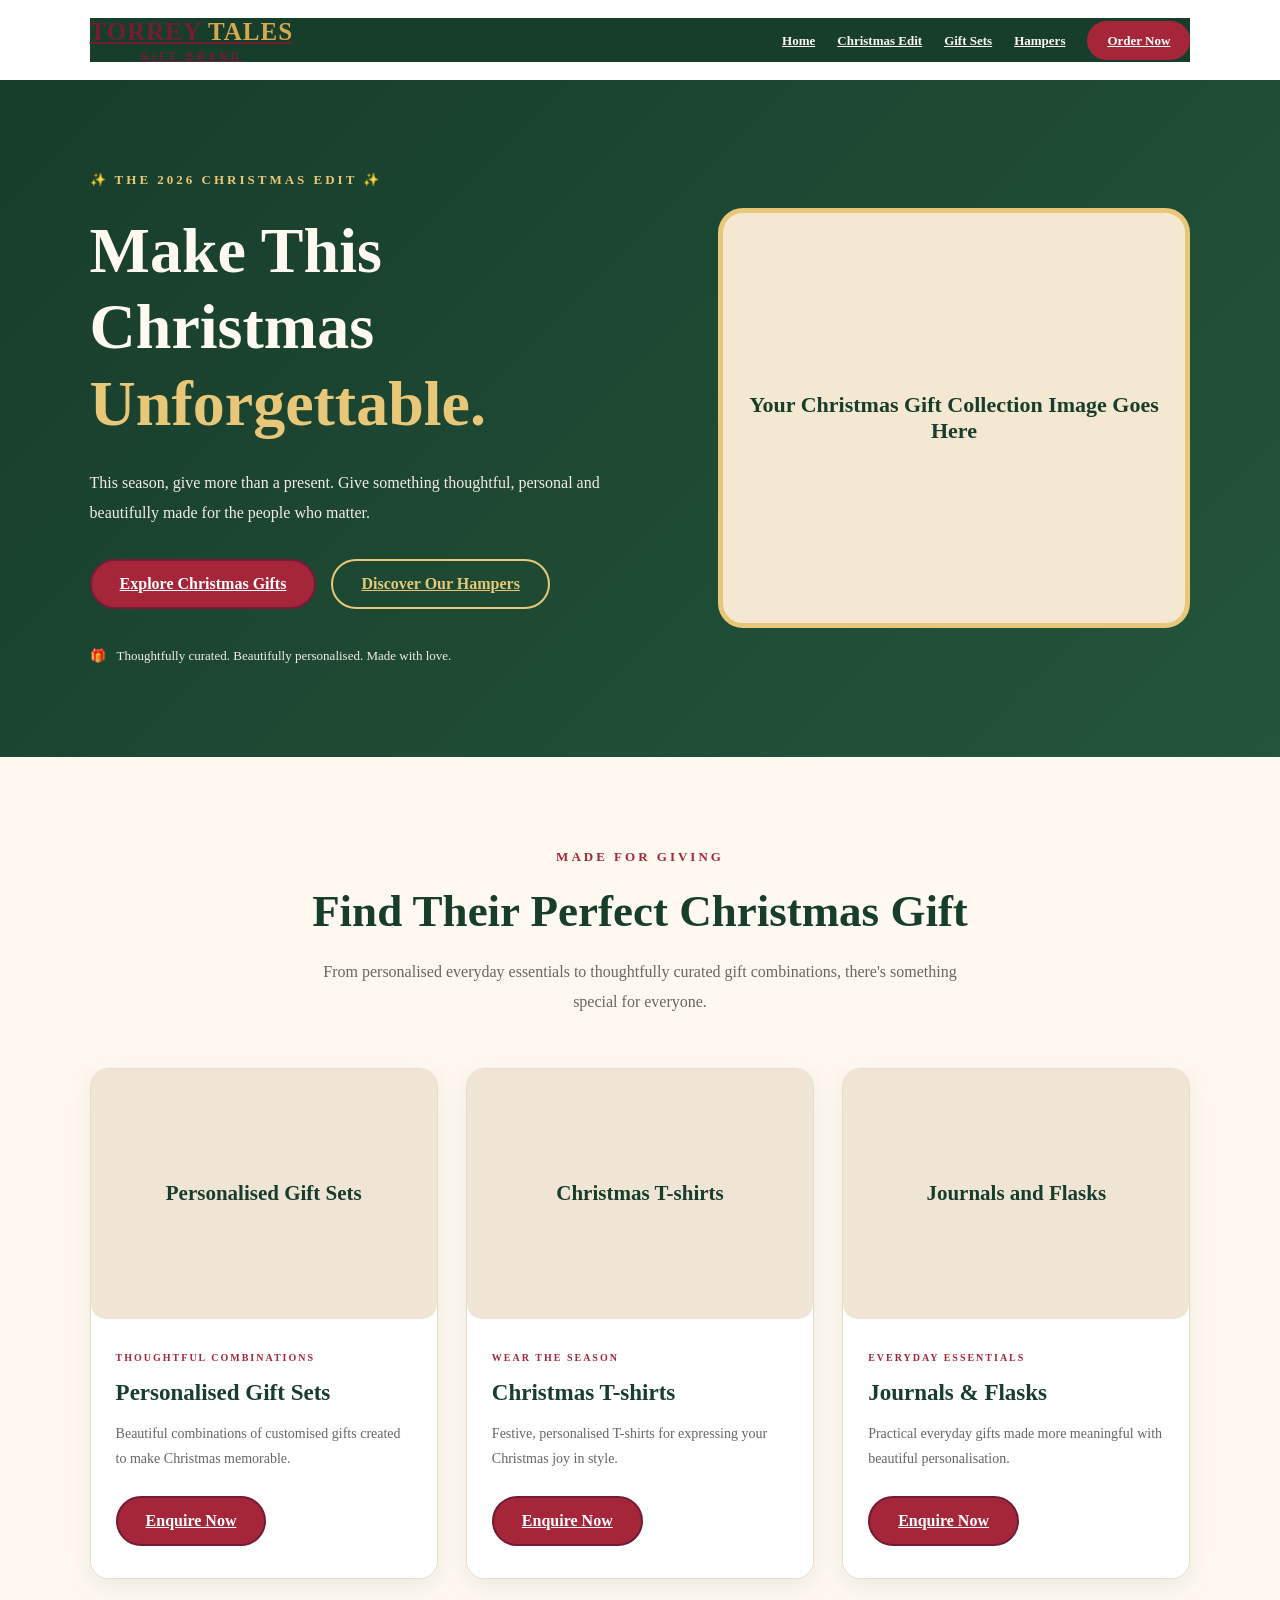
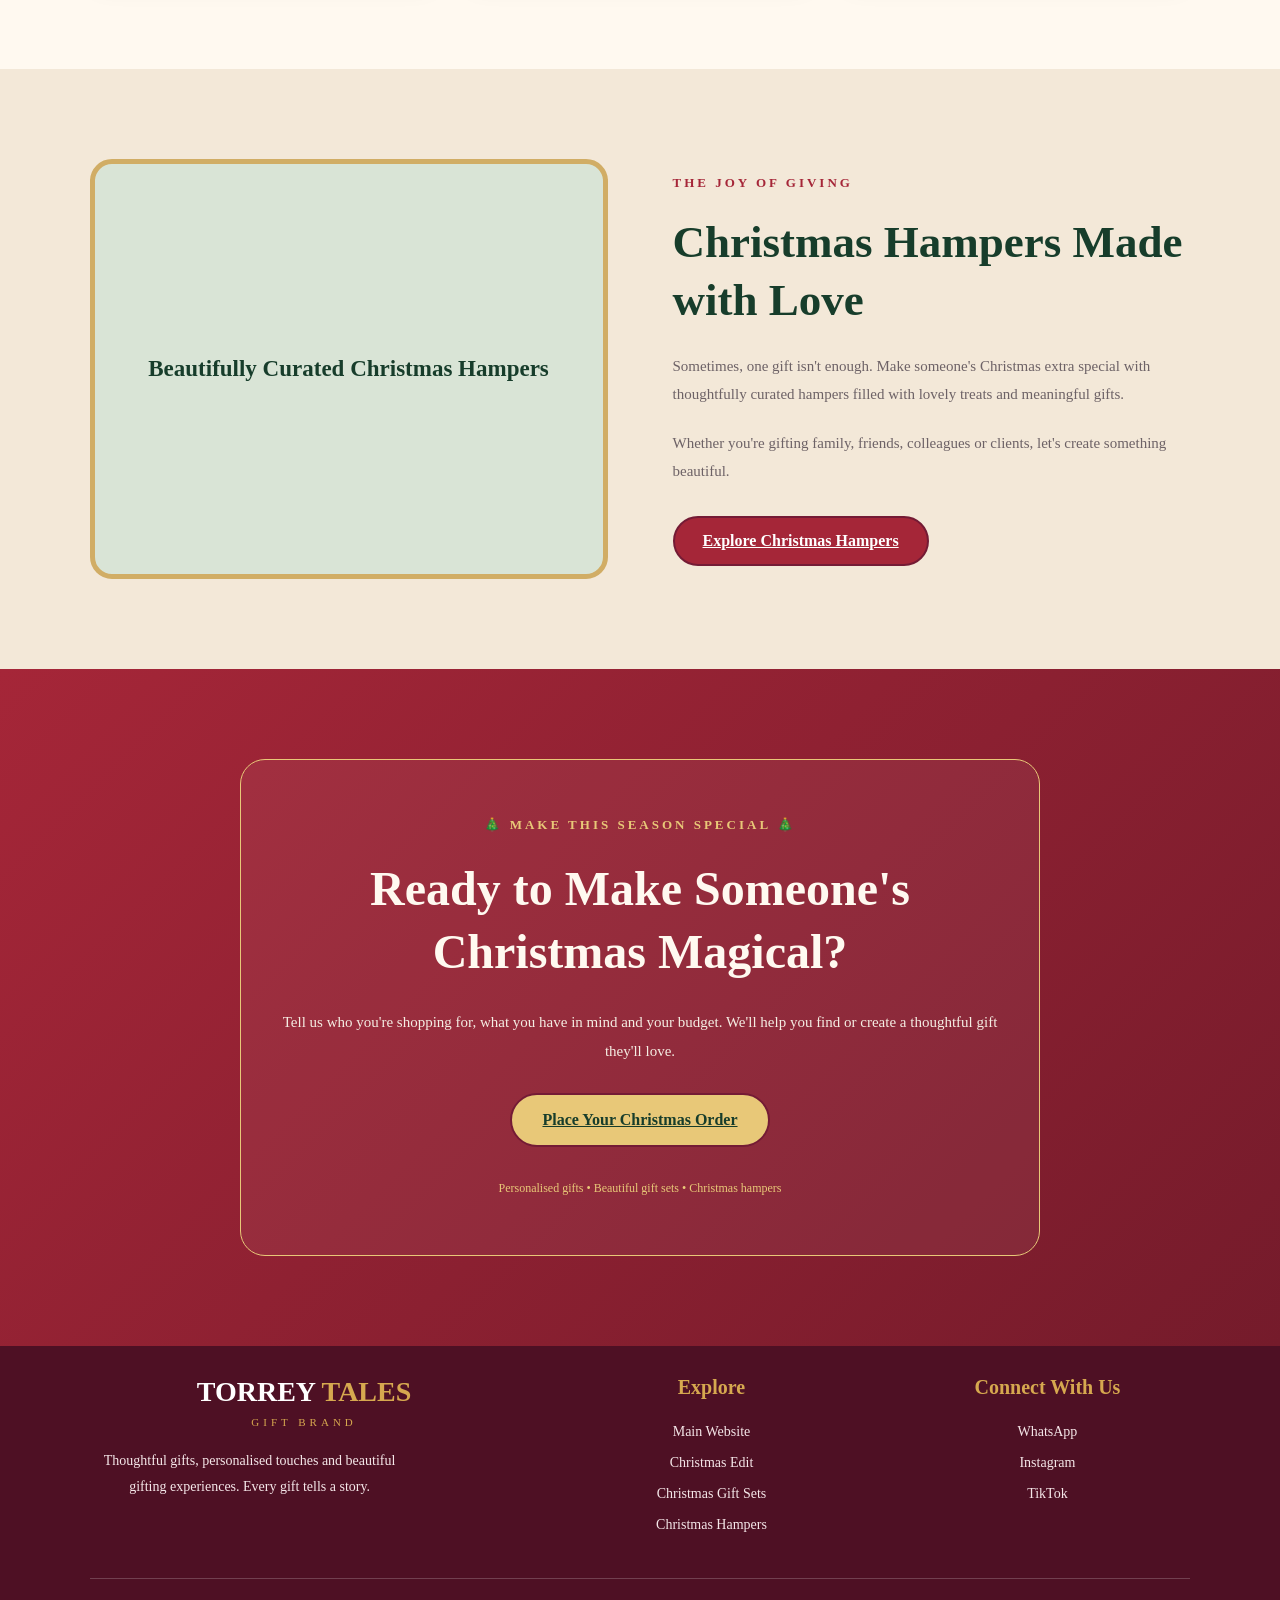
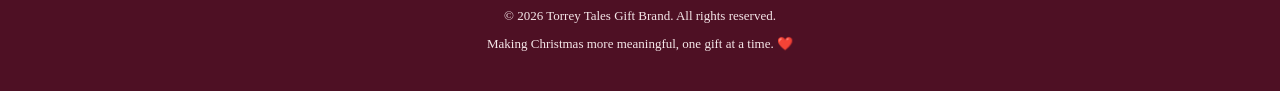
==== commit 9a42f54e: "Update christmas.html" ====
--- a/christmas.html
+++ b/christmas.html
@@ -226,9 +226,47 @@
 </section>
 </main>
 
-    <footer id="footer">
-        <!-- CHRISTMAS FOOTER WILL GO HERE -->
-    </footer>
+    <!-- CHRISTMAS PAGE FOOTER -->
+<footer id="footer" class="site-footer christmas-footer">
+
+    <div class="footer-container">
+
+        <div class="footer-brand">
+            <a href="index.html" class="footer-logo">
+                TORREY <span>TALES</span>
+            </a>
+
+            <p>GIFT BRAND</p>
+
+            <p>
+                Thoughtful gifts, personalised touches and
+                beautiful gifting experiences. Every gift tells a story.
+            </p>
+        </div>
+
+        <div class="footer-links">
+            <h3>Explore</h3>
+            <a href="index.html">Main Website</a>
+            <a href="#christmas-home">Christmas Edit</a>
+            <a href="#christmas-gifts">Christmas Gift Sets</a>
+            <a href="#christmas-hampers">Christmas Hampers</a>
+        </div>
+
+        <div class="footer-links">
+            <h3>Connect With Us</h3>
+            <a href="https://wa.me/2347033689917">WhatsApp</a>
+            <a href="https://www.instagram.com/torreytales_gift_brand/">Instagram</a>
+            <a href="https://www.tiktok.com/@torreytales_gift_brand">TikTok</a>
+        </div>
+
+    </div>
+
+    <div class="footer-bottom">
+        <p>© 2026 Torrey Tales Gift Brand. All rights reserved.</p>
+        <p>Making Christmas more meaningful, one gift at a time. ❤️</p>
+    </div>
+
+</footer>
 
     <script src="script.js"></script>
 
--- a/style.css
+++ b/style.css
@@ -1701,3 +1701,72 @@
         min-height: 300px;
     }
 }
+/* =================================
+   CHRISTMAS ORDER SECTION
+================================= */
+
+.christmas-order-section {
+    background: linear-gradient(135deg, #A52638, #751B2B);
+    padding: 90px 7%;
+    text-align: center;
+}
+
+.christmas-order-content {
+    max-width: 800px;
+    margin: auto;
+    padding: 55px 35px;
+    border: 1px solid #E8C878;
+    border-radius: 25px;
+    background: rgba(255, 255, 255, 0.05);
+}
+
+.christmas-order-content > span {
+    color: #E8C878;
+    font-size: 13px;
+    font-weight: bold;
+    letter-spacing: 3px;
+}
+
+.christmas-order-content h2 {
+    color: #FFF9F0;
+    font-family: Georgia, serif;
+    font-size: clamp(32px, 4vw, 48px);
+    line-height: 1.3;
+    margin: 25px 0;
+}
+
+.christmas-order-content > p {
+    color: #F5EDE3;
+    font-size: 15px;
+    line-height: 1.9;
+    margin-bottom: 28px;
+}
+
+.christmas-order-content .btn {
+    display: inline-block;
+    background: #E8C878;
+    color: #173D2B;
+    padding: 16px 30px;
+    font-weight: bold;
+}
+
+.christmas-order-content .btn:hover {
+    background: #FFF9F0;
+    color: #A52638;
+}
+
+.christmas-order-content .christmas-order-note {
+    margin: 30px 0 0;
+    font-size: 12px;
+    color: #E8C878;
+}
+
+@media (max-width: 600px) {
+    .christmas-order-section {
+        padding: 60px 5%;
+    }
+
+    .christmas-order-content {
+        padding: 40px 20px;
+    }
+}
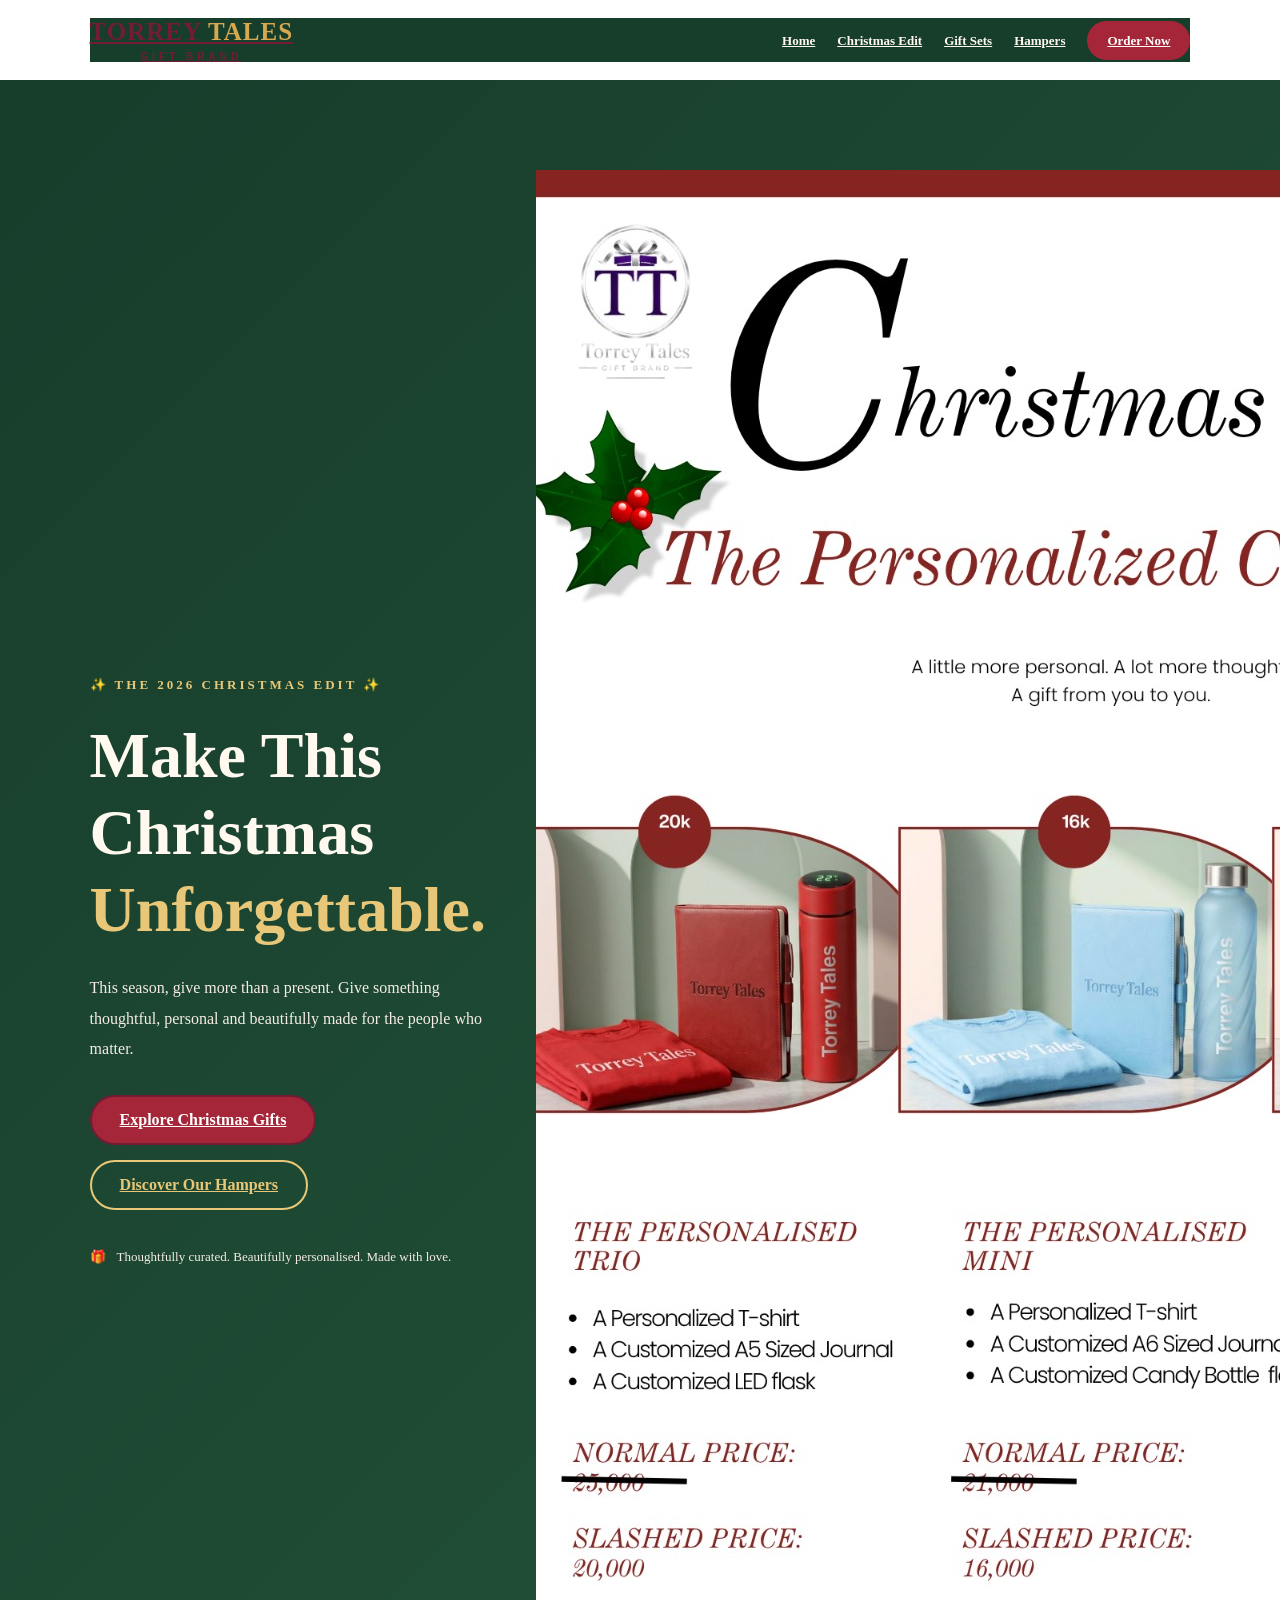
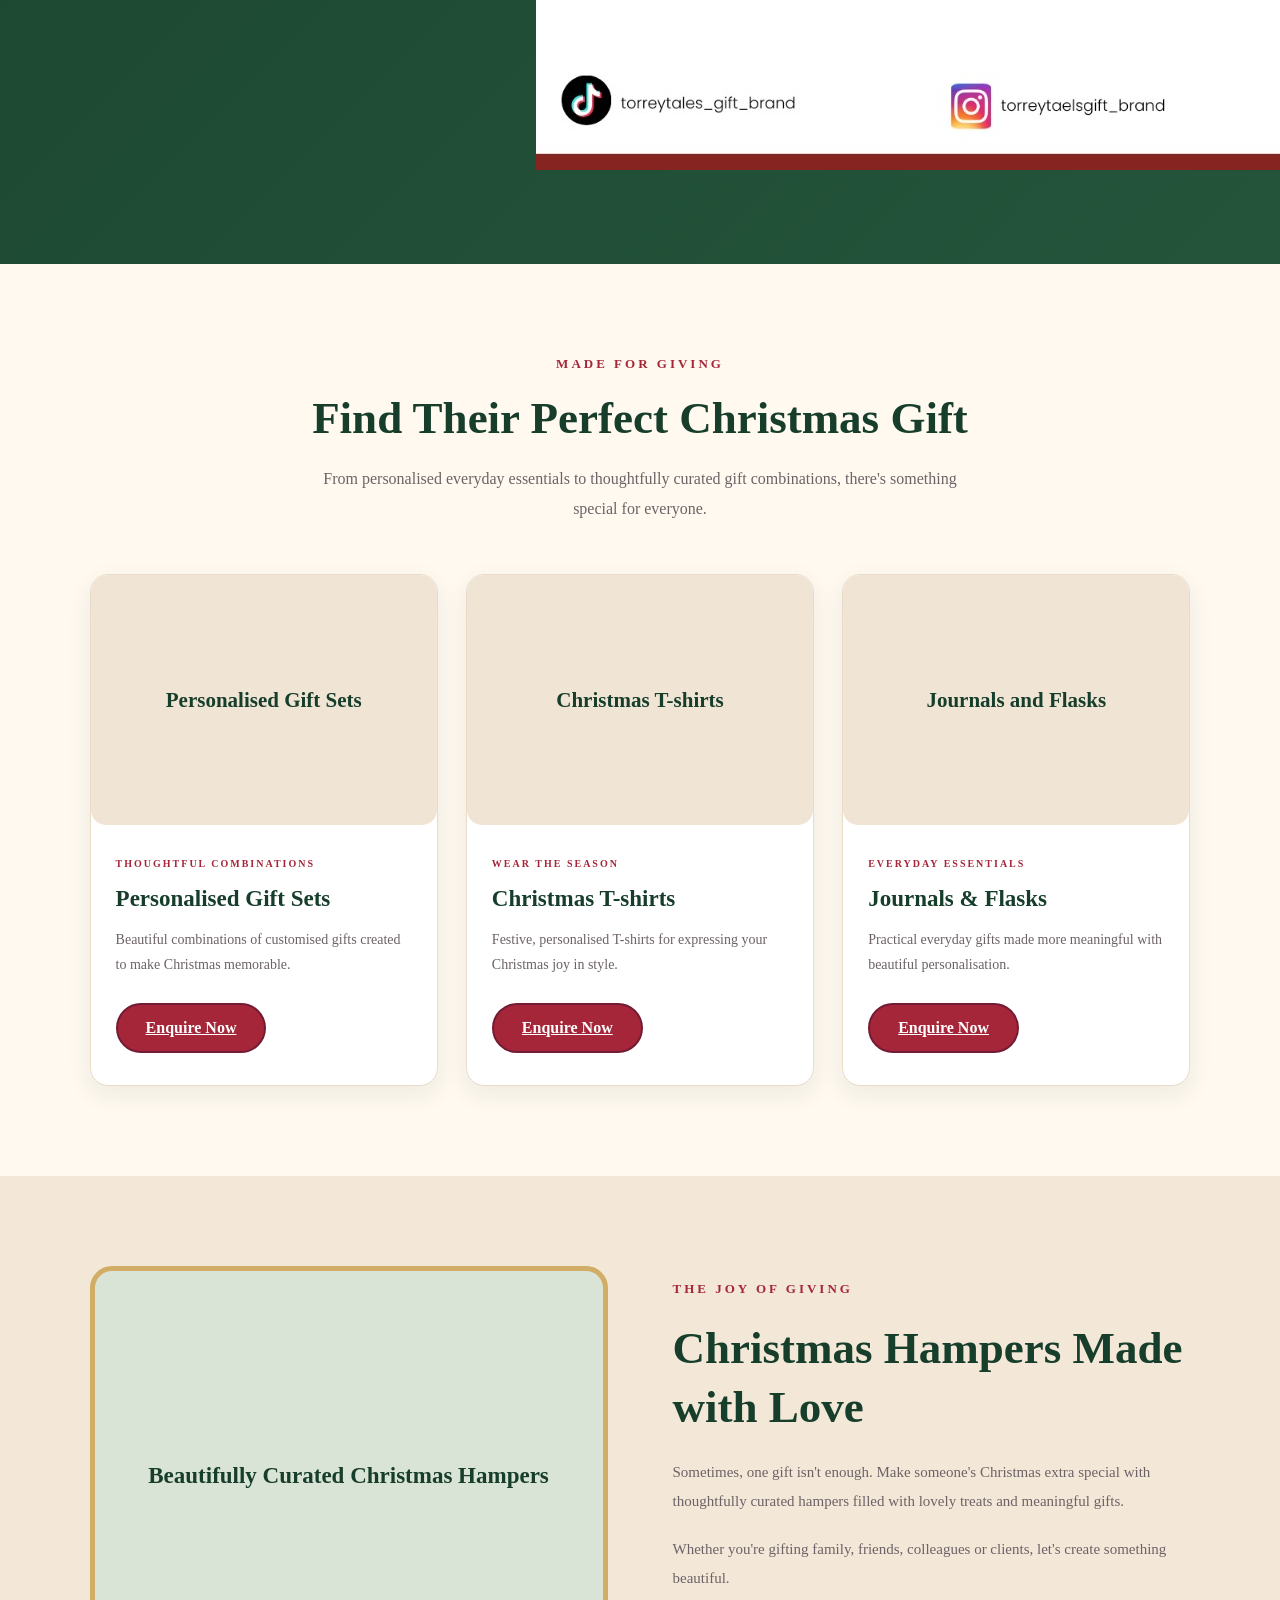
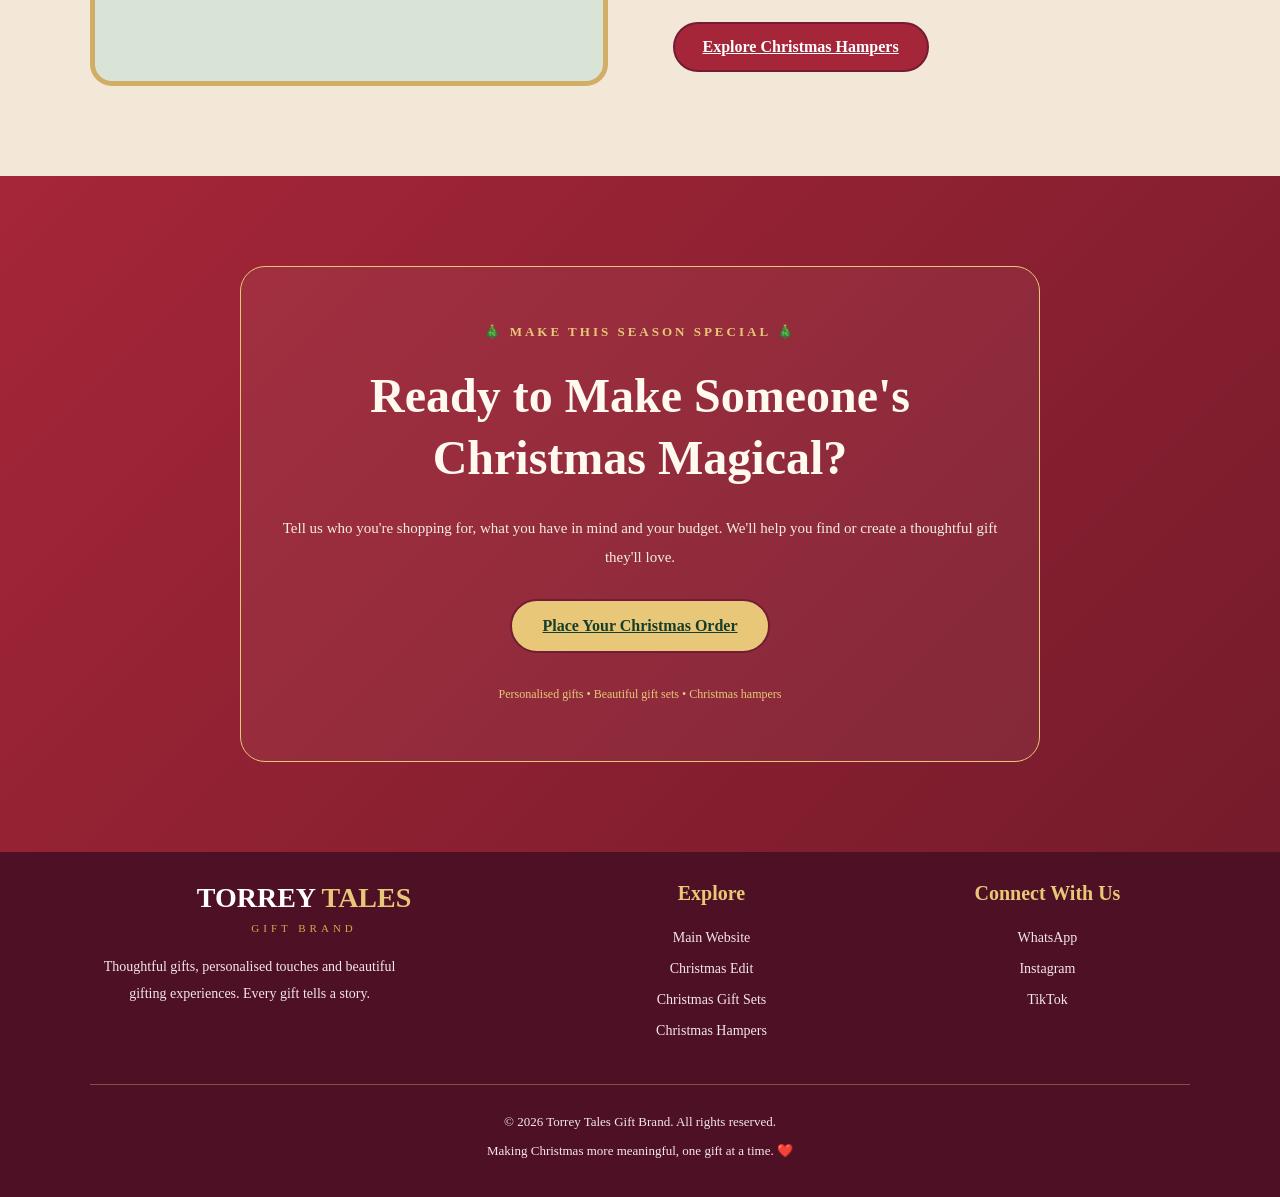
==== commit 5dc33445: "Update christmas.html" ====
--- a/christmas.html
+++ b/christmas.html
@@ -76,11 +76,10 @@
 
         </div>
 
-        <div class="christmas-hero-image">
-            <div class="image-placeholder">
-                Your Christmas Gift Collection Image Goes Here
-            </div>
-        </div>
+       <div class="christmas-hero-image">
+    <img src="images/IMG-20261031-WA0017.jpg"
+         alt="Torrey Tales Christmas Gift Collection">
+</div>
 
     </section>
         <!-- CHRISTMAS GIFT COLLECTION -->
--- a/style.css
+++ b/style.css
@@ -1770,3 +1770,192 @@
         padding: 40px 20px;
     }
 }
+/* CHRISTMAS PAGE FOOTER */
+
+.christmas-footer {
+    background: #173D2B;
+}
+
+.christmas-footer .footer-links h3 {
+    color: #E8C878;
+}
+
+.christmas-footer .footer-logo span {
+    color: #E8C878;
+}
+
+.christmas-footer .footer-bottom {
+    border-top-color: rgba(232, 200, 120, 0.35);
+}
+
+.christmas-footer .footer-links a:hover {
+    color: #E8C878;
+}
+/* =================================
+   SHOP HERO SECTION
+================================= */
+
+.shop-hero {
+    background: linear-gradient(135deg, #741B35, #4E1024);
+    padding: 100px 7%;
+    text-align: center;
+}
+
+.shop-hero-content {
+    max-width: 800px;
+    margin: auto;
+}
+
+.shop-hero .hero-tag {
+    color: var(--gold);
+}
+
+.shop-hero h1 {
+    color: var(--white);
+    font-family: Georgia, serif;
+    font-size: clamp(38px, 5vw, 60px);
+    line-height: 1.25;
+    margin: 25px 0;
+}
+
+.shop-hero h1 span {
+    display: block;
+    color: var(--gold);
+}
+
+.shop-hero p {
+    color: #F9EDEF;
+    font-size: 16px;
+    line-height: 1.9;
+    max-width: 650px;
+    margin: 0 auto 30px;
+}
+
+/* =================================
+   SHOP PRODUCT CATALOGUE
+================================= */
+
+.shop-products-section {
+    background: var(--cream);
+    padding: 90px 7%;
+}
+
+.shop-products-section .section-heading {
+    max-width: 750px;
+    margin: 0 auto 50px;
+}
+
+.shop-product-grid {
+    display: grid;
+    grid-template-columns: repeat(3, 1fr);
+    gap: 28px;
+    max-width: 1200px;
+    margin: auto;
+}
+
+.shop-product-card {
+    background: var(--white);
+    border-radius: 18px;
+    overflow: hidden;
+    border: 1px solid #F0E2D8;
+    box-shadow: 0 8px 25px rgba(78, 16, 36, 0.07);
+    transition: transform 0.3s ease;
+}
+
+.shop-product-card:hover {
+    transform: translateY(-7px);
+}
+
+.shop-product-card .image-placeholder {
+    min-height: 240px;
+    display: flex;
+    justify-content: center;
+    align-items: center;
+    text-align: center;
+    padding: 20px;
+    background: var(--pink);
+    color: var(--burgundy);
+    font-family: Georgia, serif;
+    font-size: 21px;
+}
+
+.shop-product-info {
+    padding: 28px 23px 30px;
+}
+
+.shop-product-info h3 {
+    color: var(--burgundy);
+    font-family: Georgia, serif;
+    font-size: 22px;
+    margin-bottom: 13px;
+}
+
+.shop-product-info p {
+    color: #6D6266;
+    font-size: 14px;
+    line-height: 1.8;
+    margin-bottom: 22px;
+}
+
+.shop-product-info .btn {
+    display: inline-block;
+    font-size: 13px;
+    text-align: center;
+}
+
+/* SHOP MOBILE RESPONSIVENESS */
+
+@media (max-width: 900px) {
+    .shop-product-grid {
+        grid-template-columns: repeat(2, 1fr);
+    }
+}
+
+@media (max-width: 600px) {
+    .shop-hero {
+        padding: 75px 6%;
+    }
+
+    .shop-products-section {
+        padding: 65px 5%;
+    }
+
+    .shop-product-grid {
+        grid-template-columns: 1fr;
+    }
+
+    .shop-product-card .image-placeholder {
+        min-height: 220px;
+    }
+   }
+/* OFFICIAL BRAND LOGO */
+
+.logo img {
+    display: block;
+    width: 110px;
+    height: 65px;
+    object-fit: contain;
+}
+/* PRODUCT IMAGES */
+
+/* PRODUCT IMAGES */
+
+.product-image {
+    width: 240px;
+    height: 240px;
+    object-fit: contain;
+    display: block;
+    margin: 0 auto;
+    border-radius: 10px;
+}
+/* HOMEPAGE HERO IMAGE */
+
+.hero-image {
+    width: 100%;
+    max-width: 500px;
+    height: 380px;
+    object-fit: cover;
+    display: block;
+    margin: 0 auto;
+    border-radius: 16px;
+}
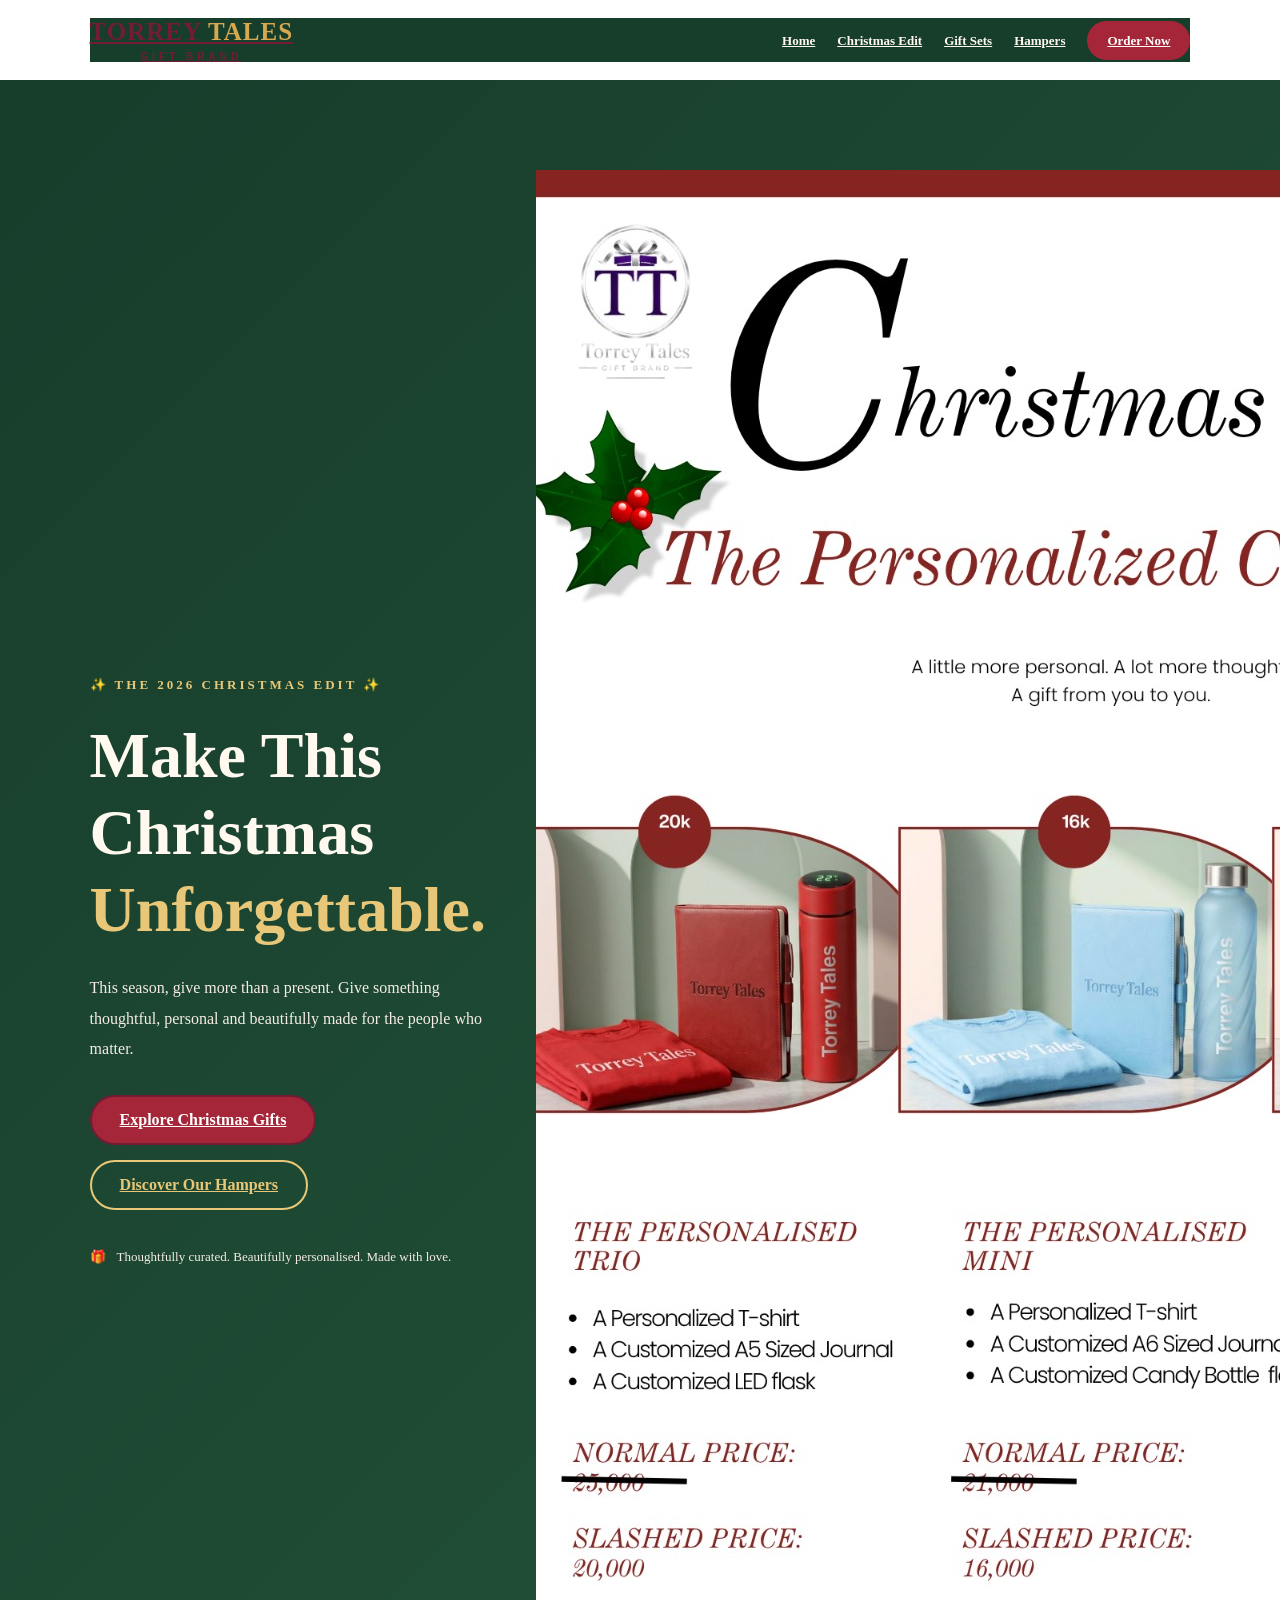
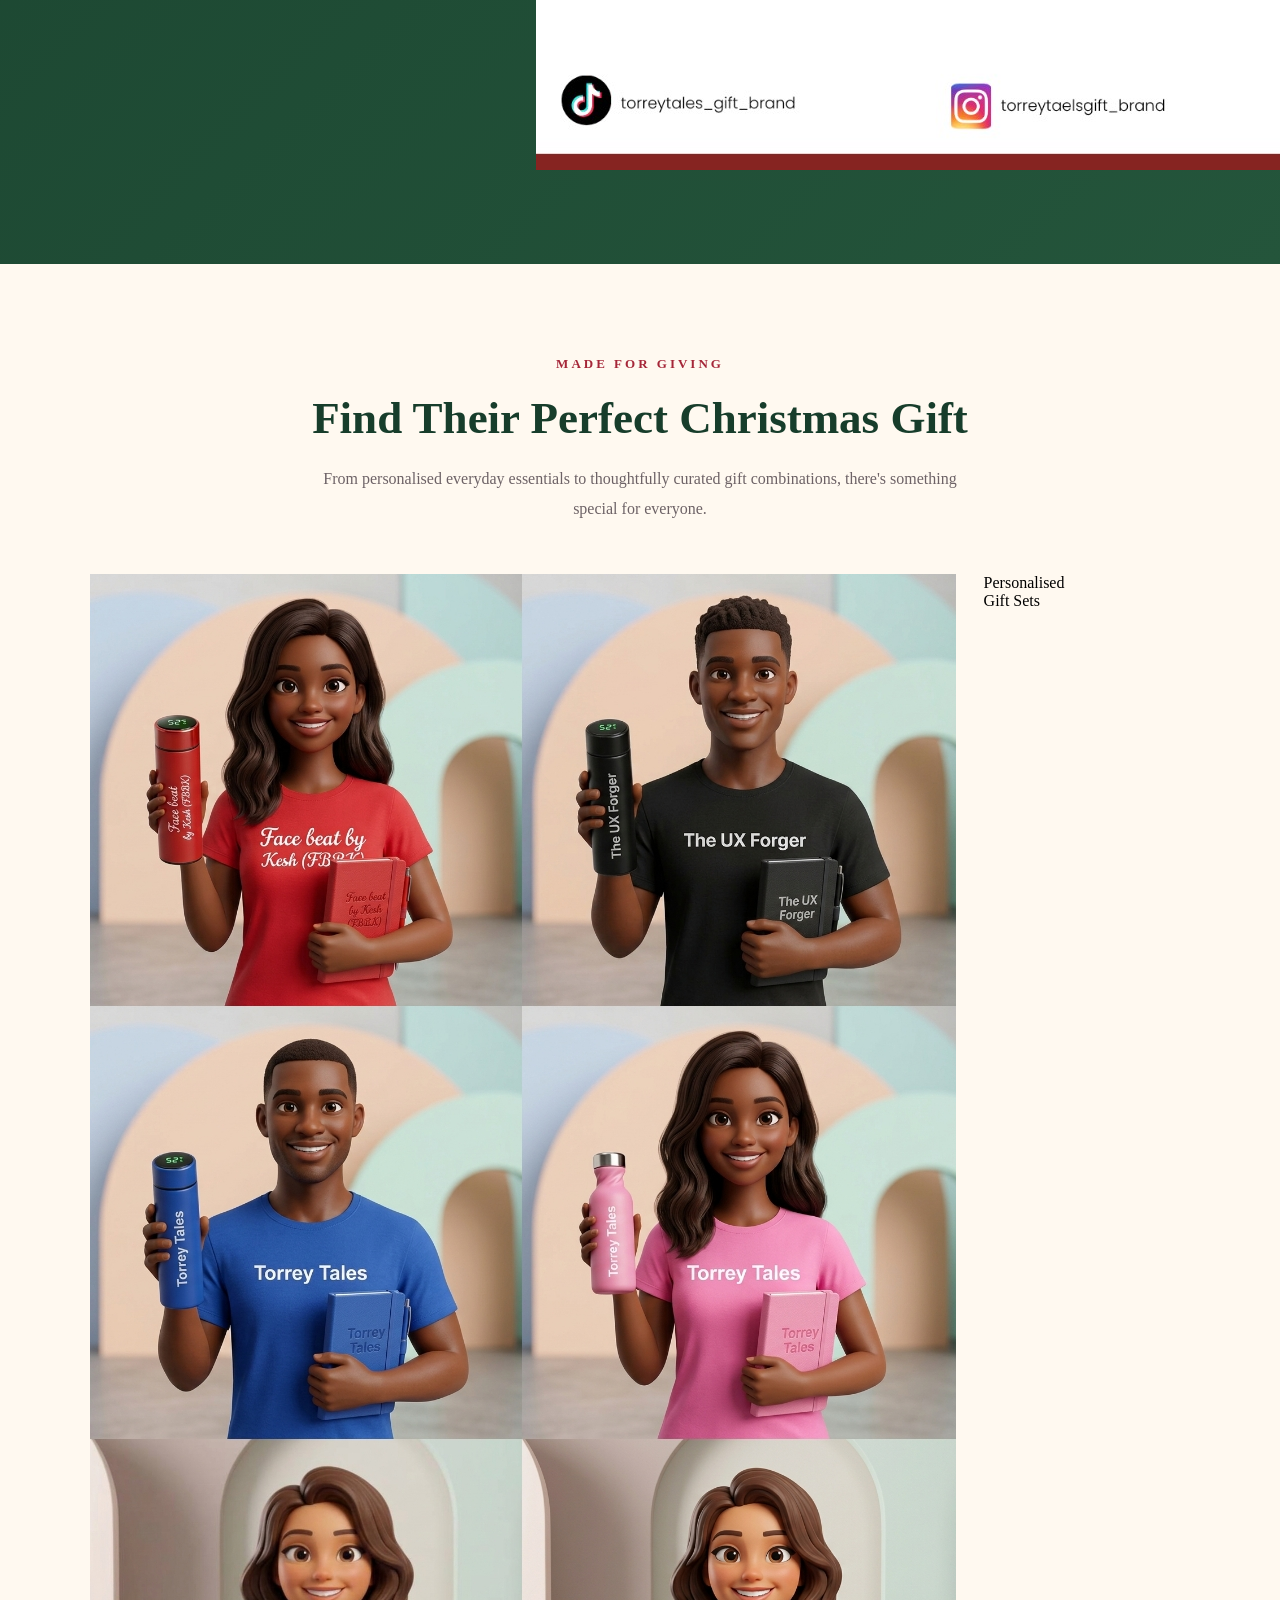
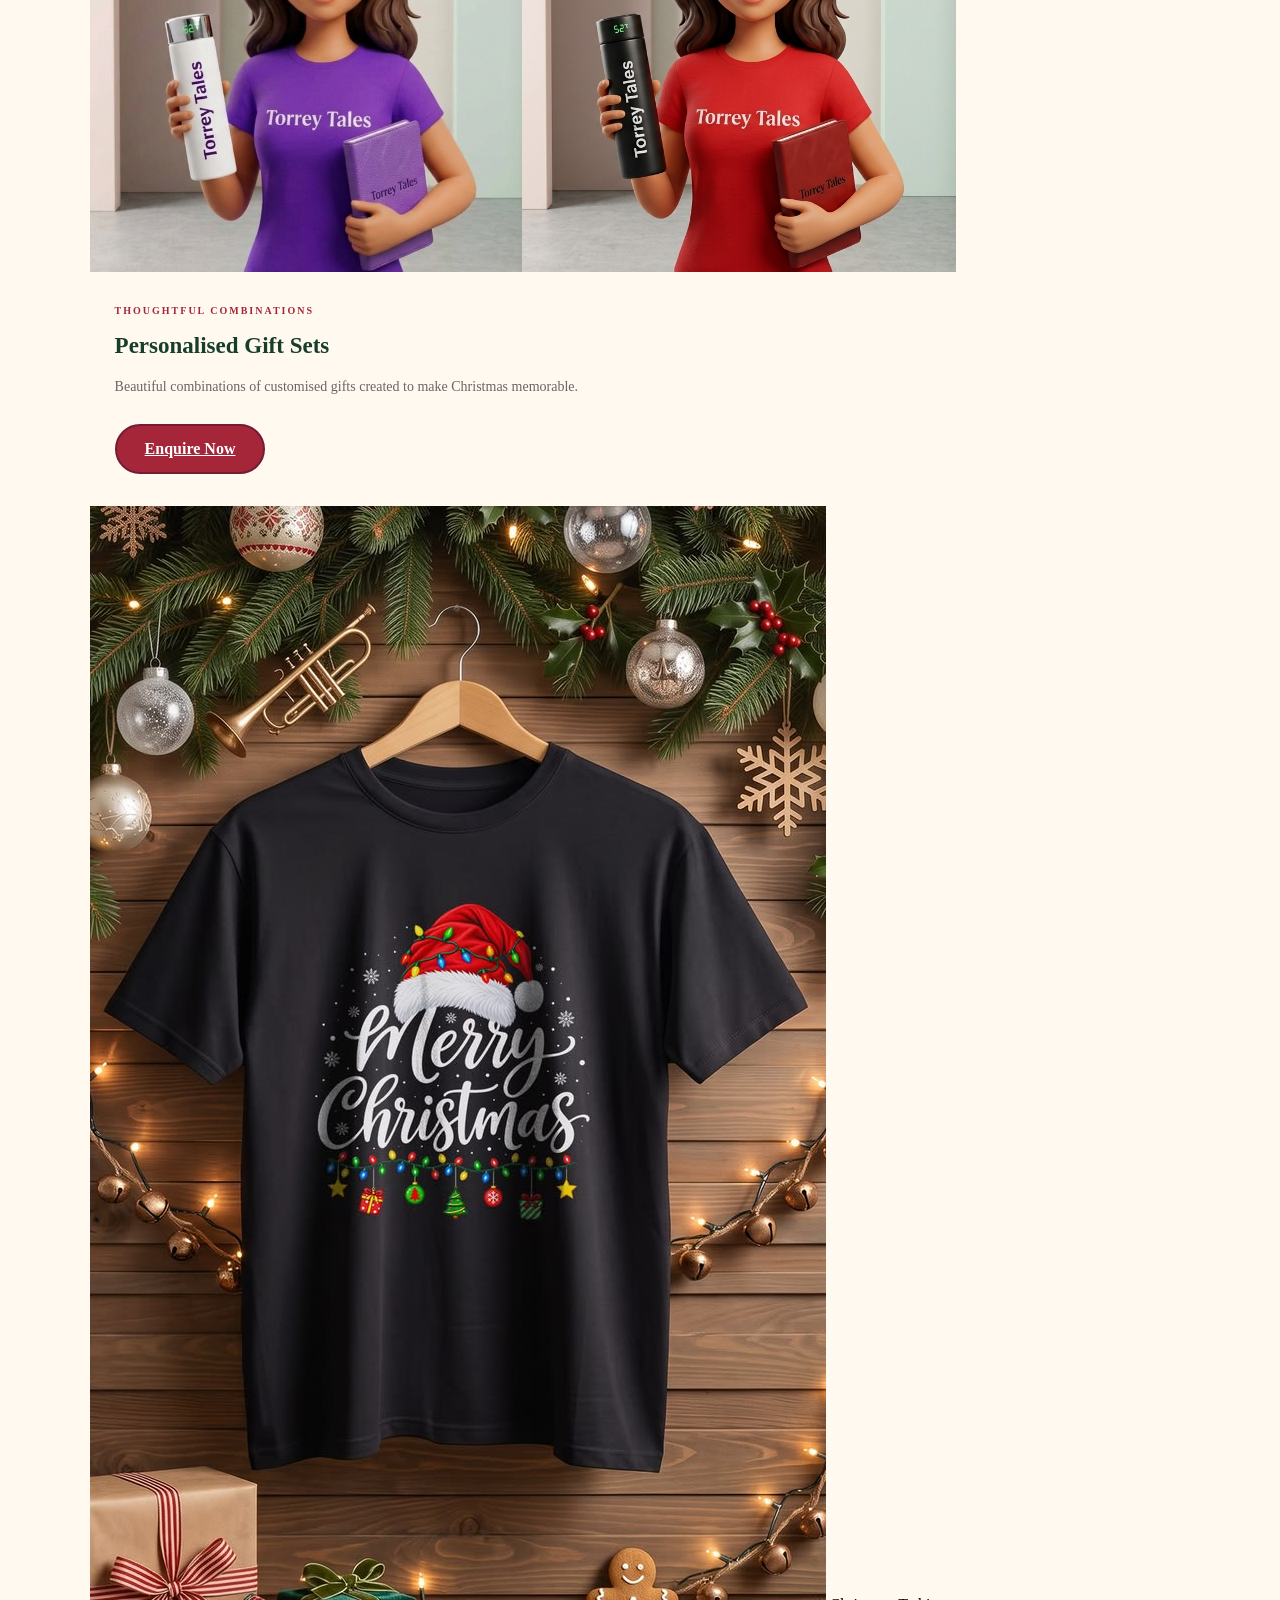
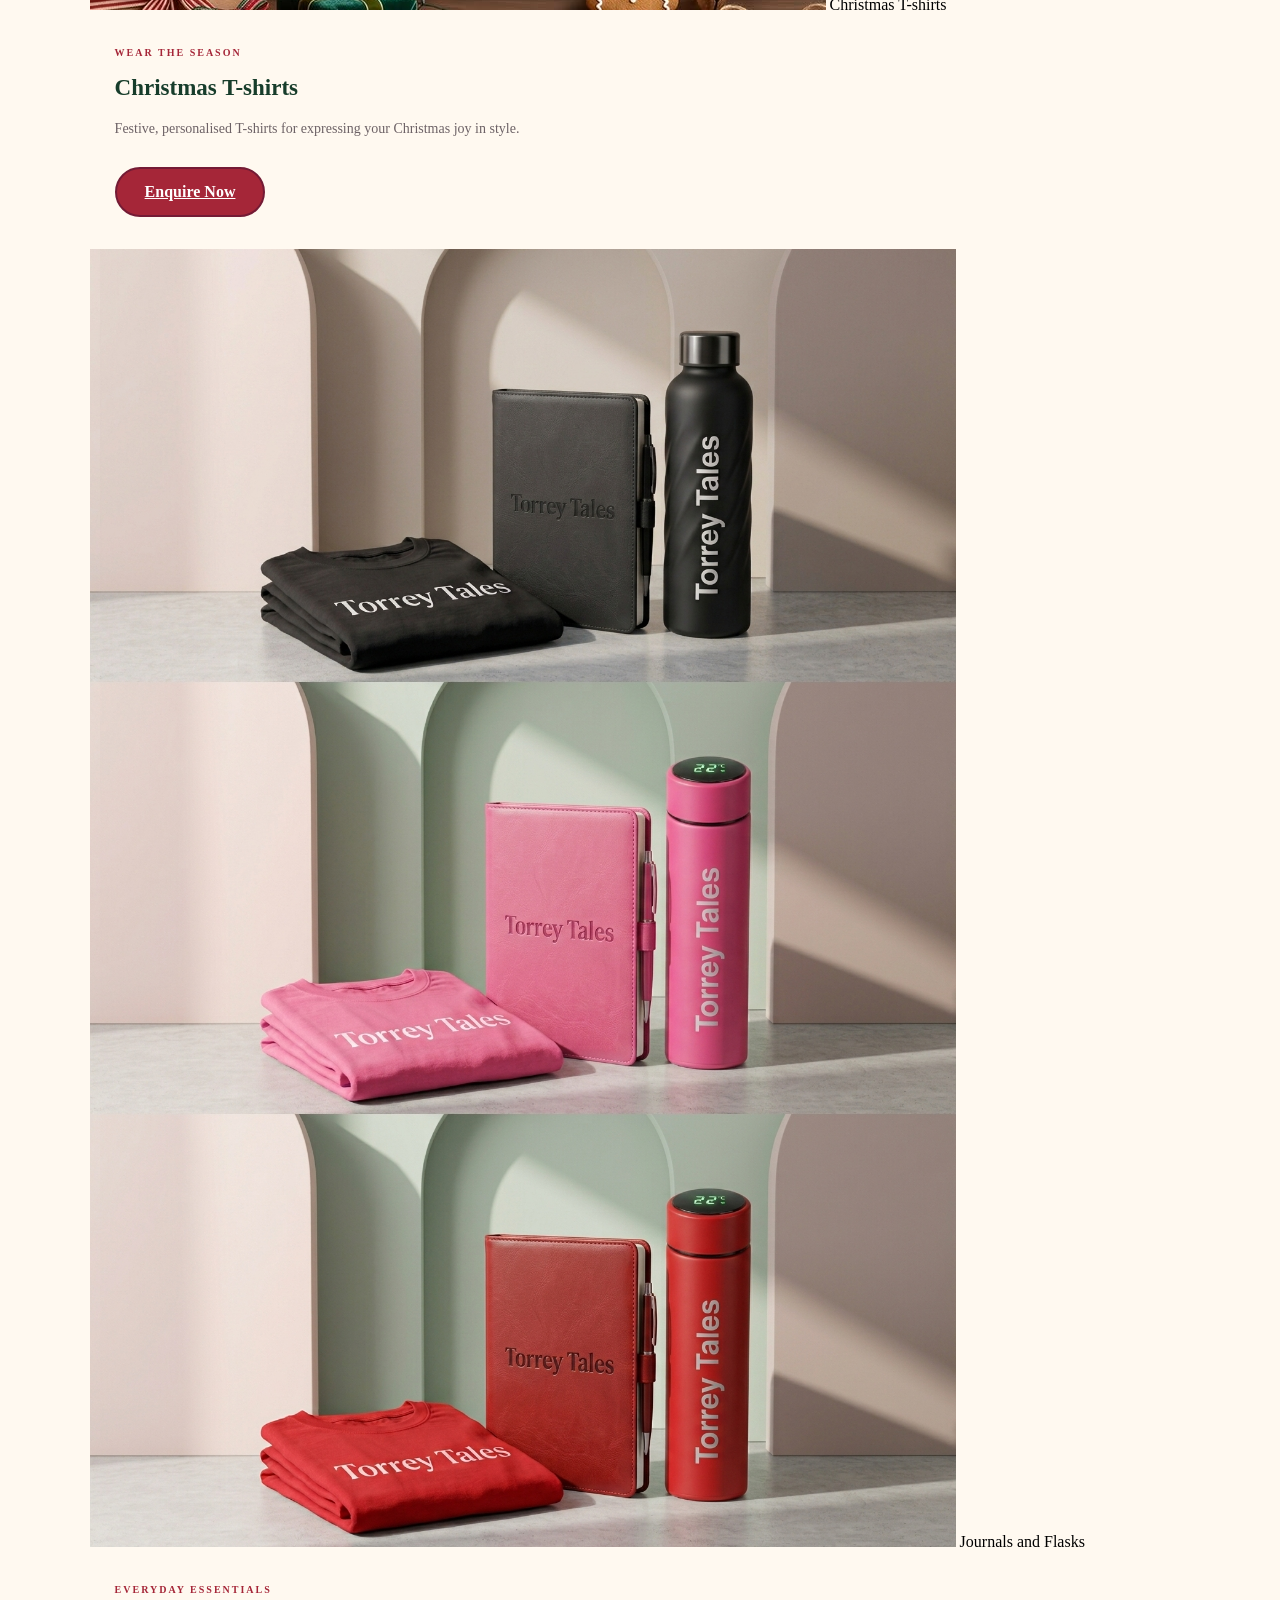
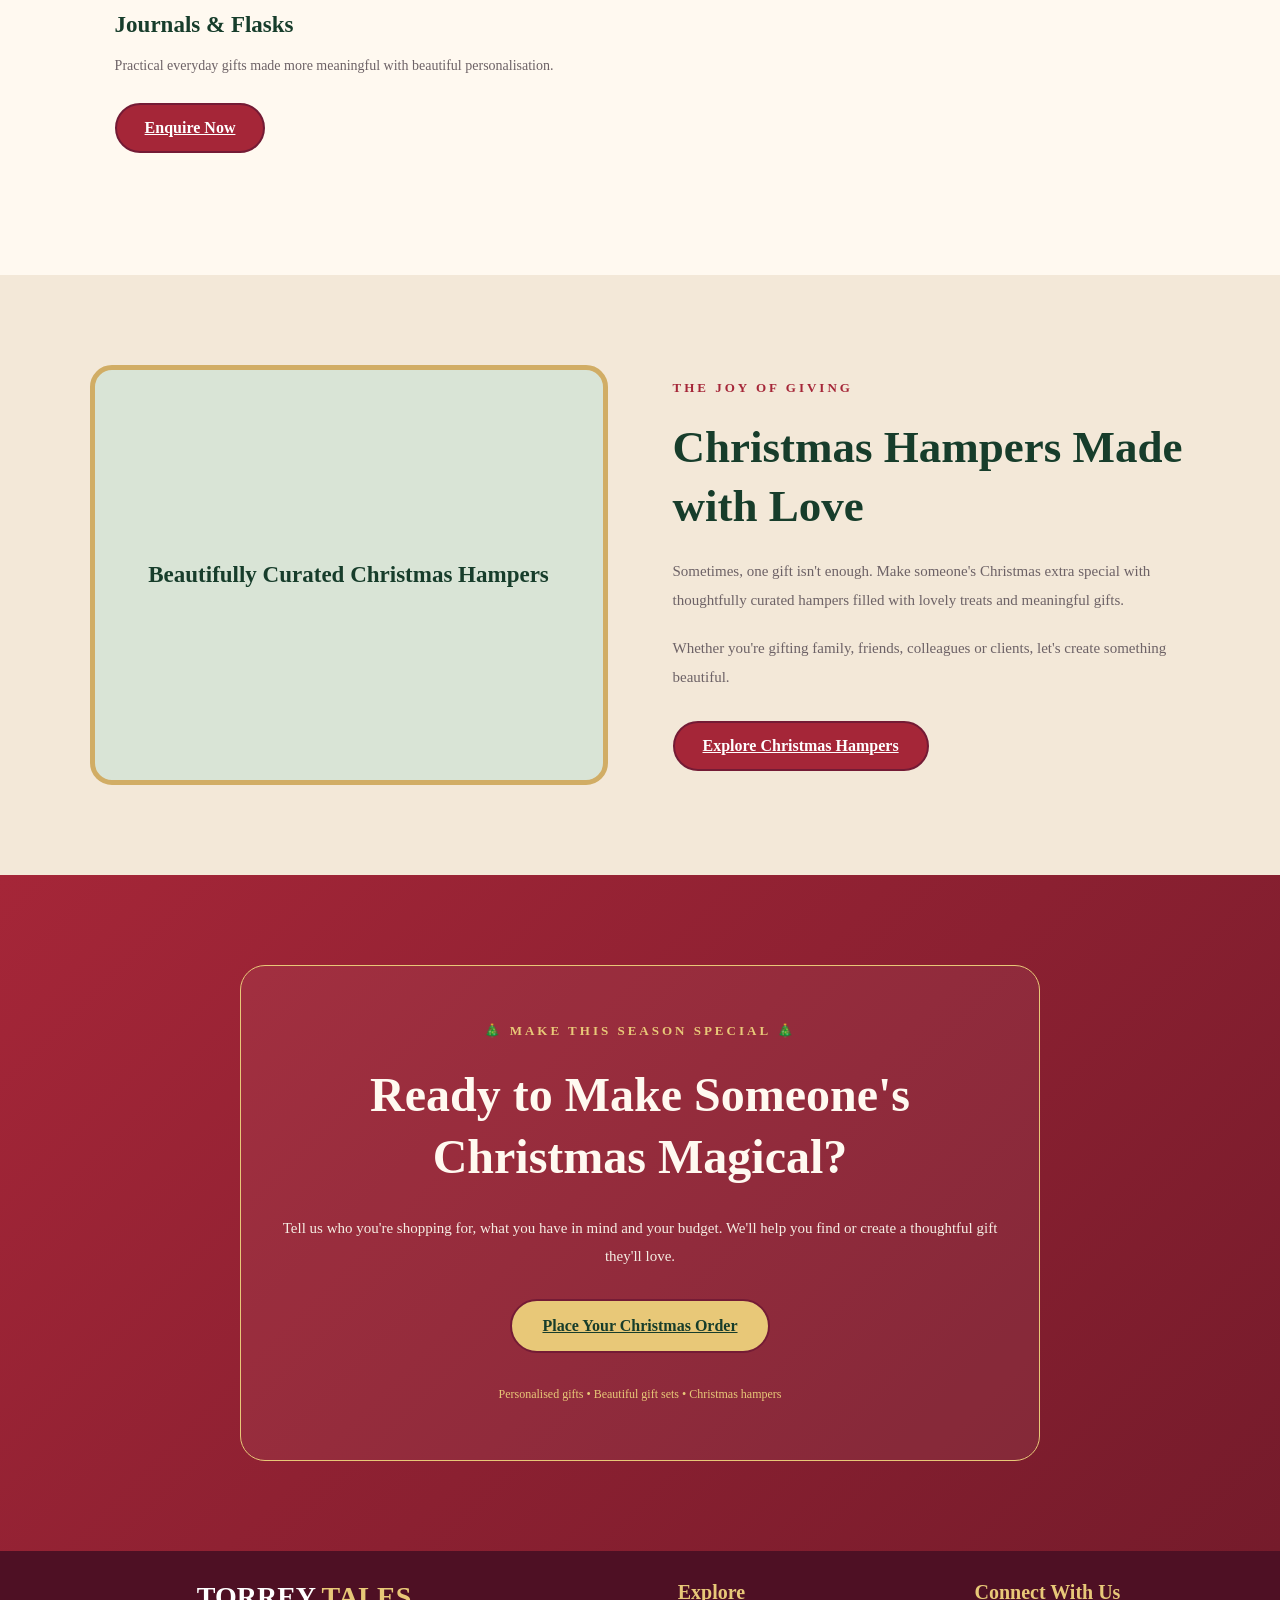
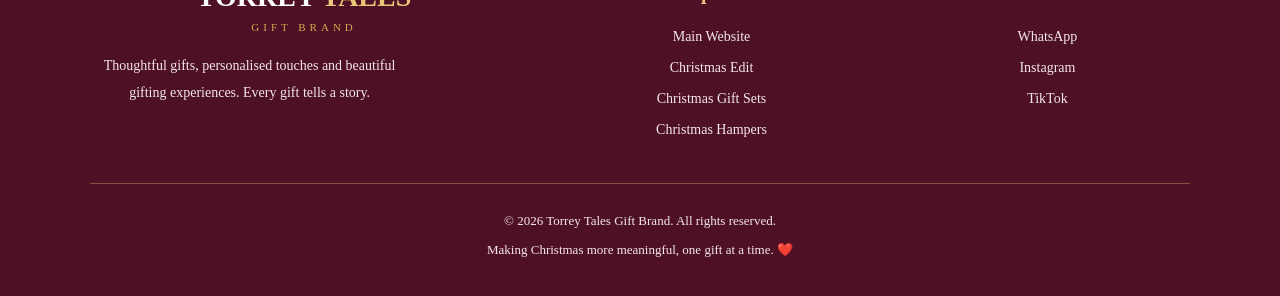
==== commit 251509a3: "Update christmas.html" ====
--- a/christmas.html
+++ b/christmas.html
@@ -99,8 +99,8 @@
 
     <div class="christmas-gifts-grid">
 
-        <div class="christmas-gift-card">
-            <div class="image-placeholder">
+        <img src="images/img_1793465141907.jpg"
+     alt="Torrey Tales Personalised Christmas Gift Sets">
                 Personalised Gift Sets
             </div>
             <div class="christmas-gift-info">
@@ -117,8 +117,8 @@
             </div>
         </div>
 
-        <div class="christmas-gift-card">
-            <div class="image-placeholder">
+        <img src="images/45851c30c6732aad18ee3e3a8a92df06.jpg"
+     alt="Torrey Tales Christmas Tees">
                 Christmas T-shirts
             </div>
             <div class="christmas-gift-info">
@@ -135,8 +135,8 @@
             </div>
         </div>
 
-        <div class="christmas-gift-card">
-            <div class="image-placeholder">
+        <img src="images/img_1793465212824.jpg"
+     alt="Torrey Tales Christmas Journal and Flask Gift Set">
                 Journals and Flasks
             </div>
             <div class="christmas-gift-info">
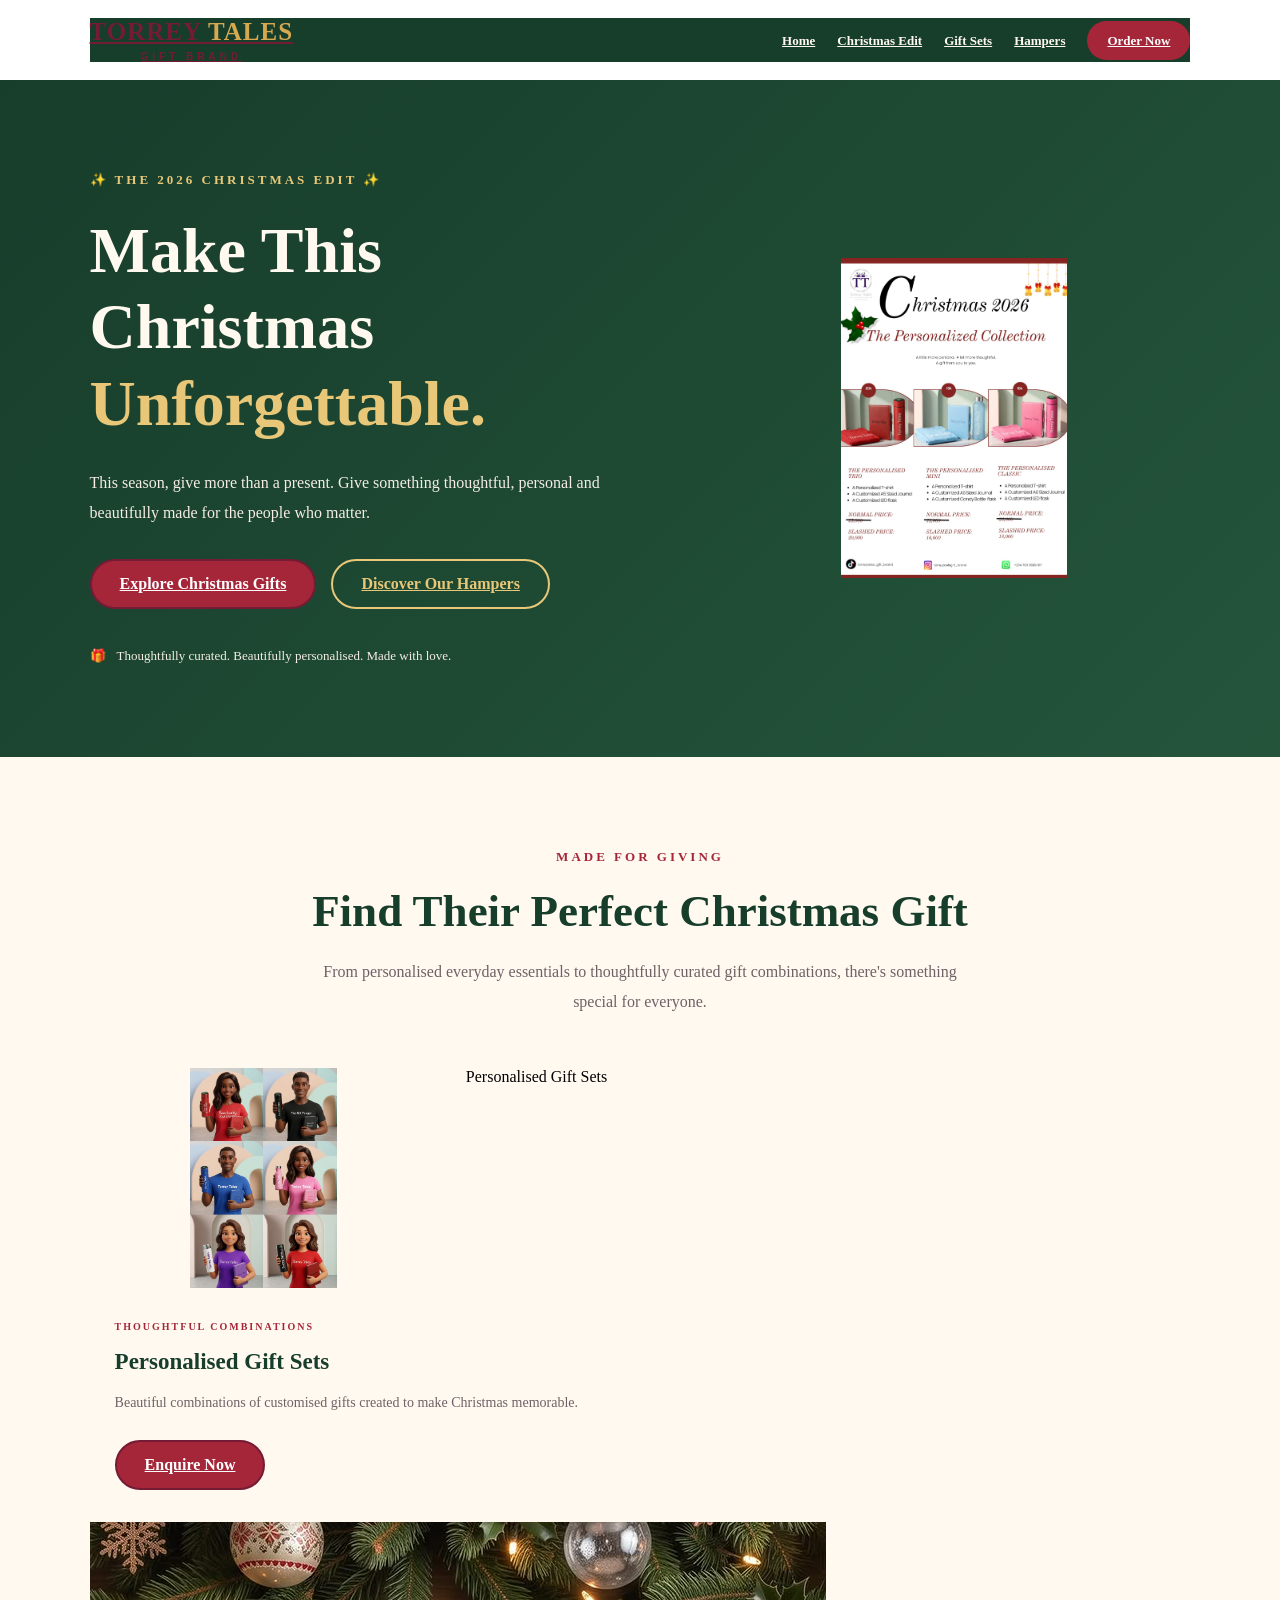
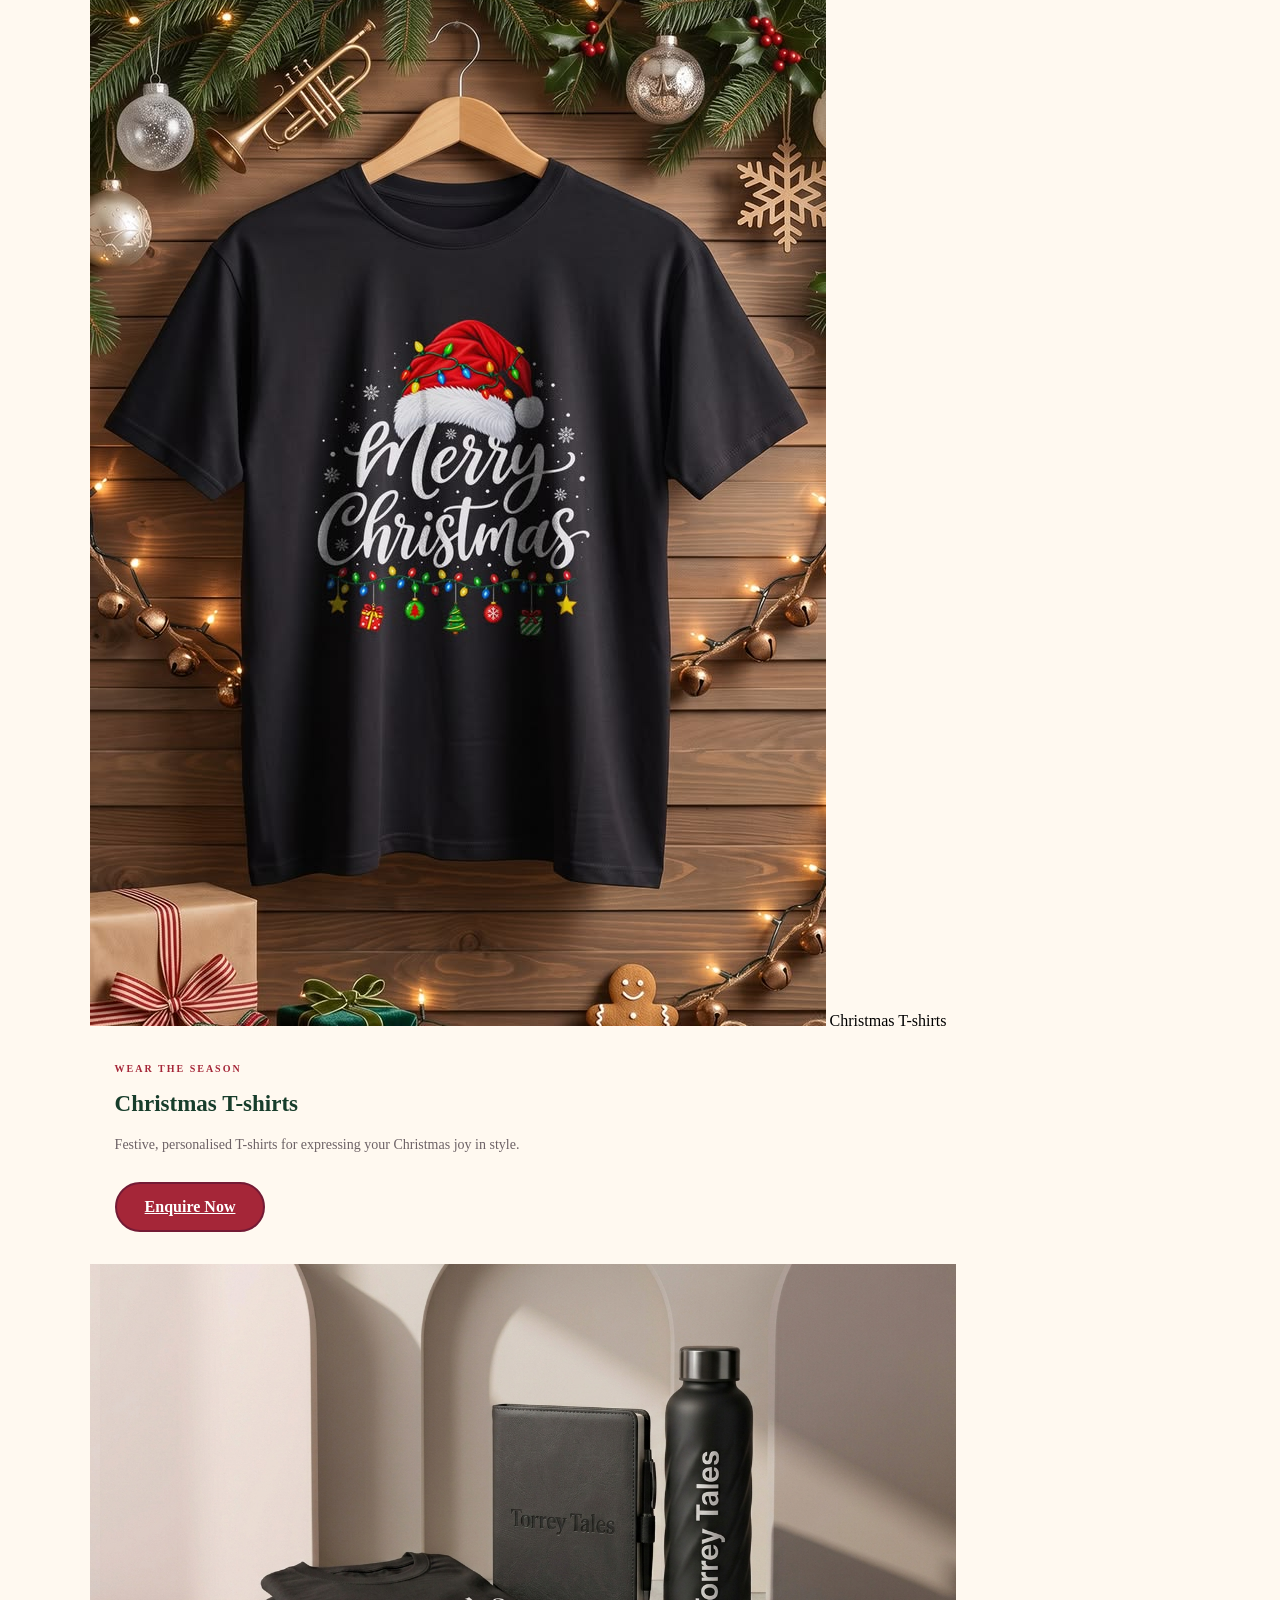
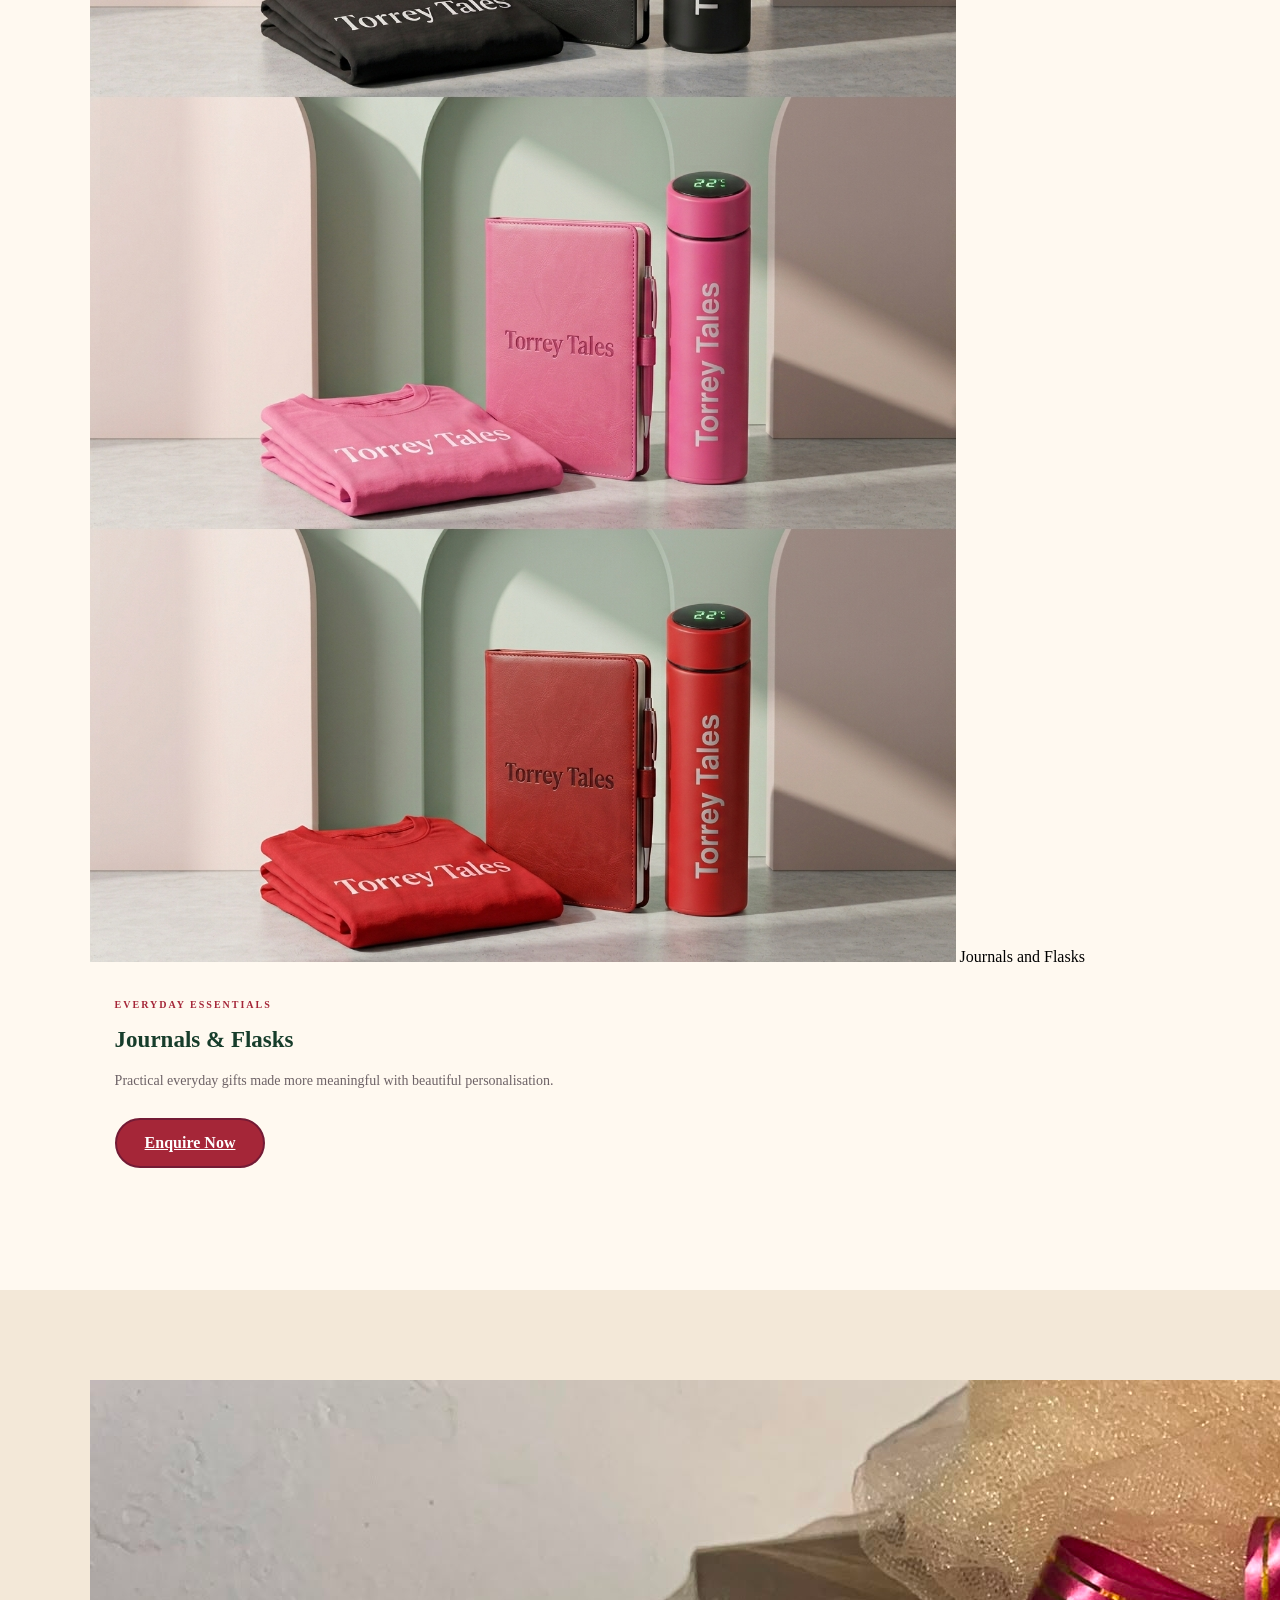
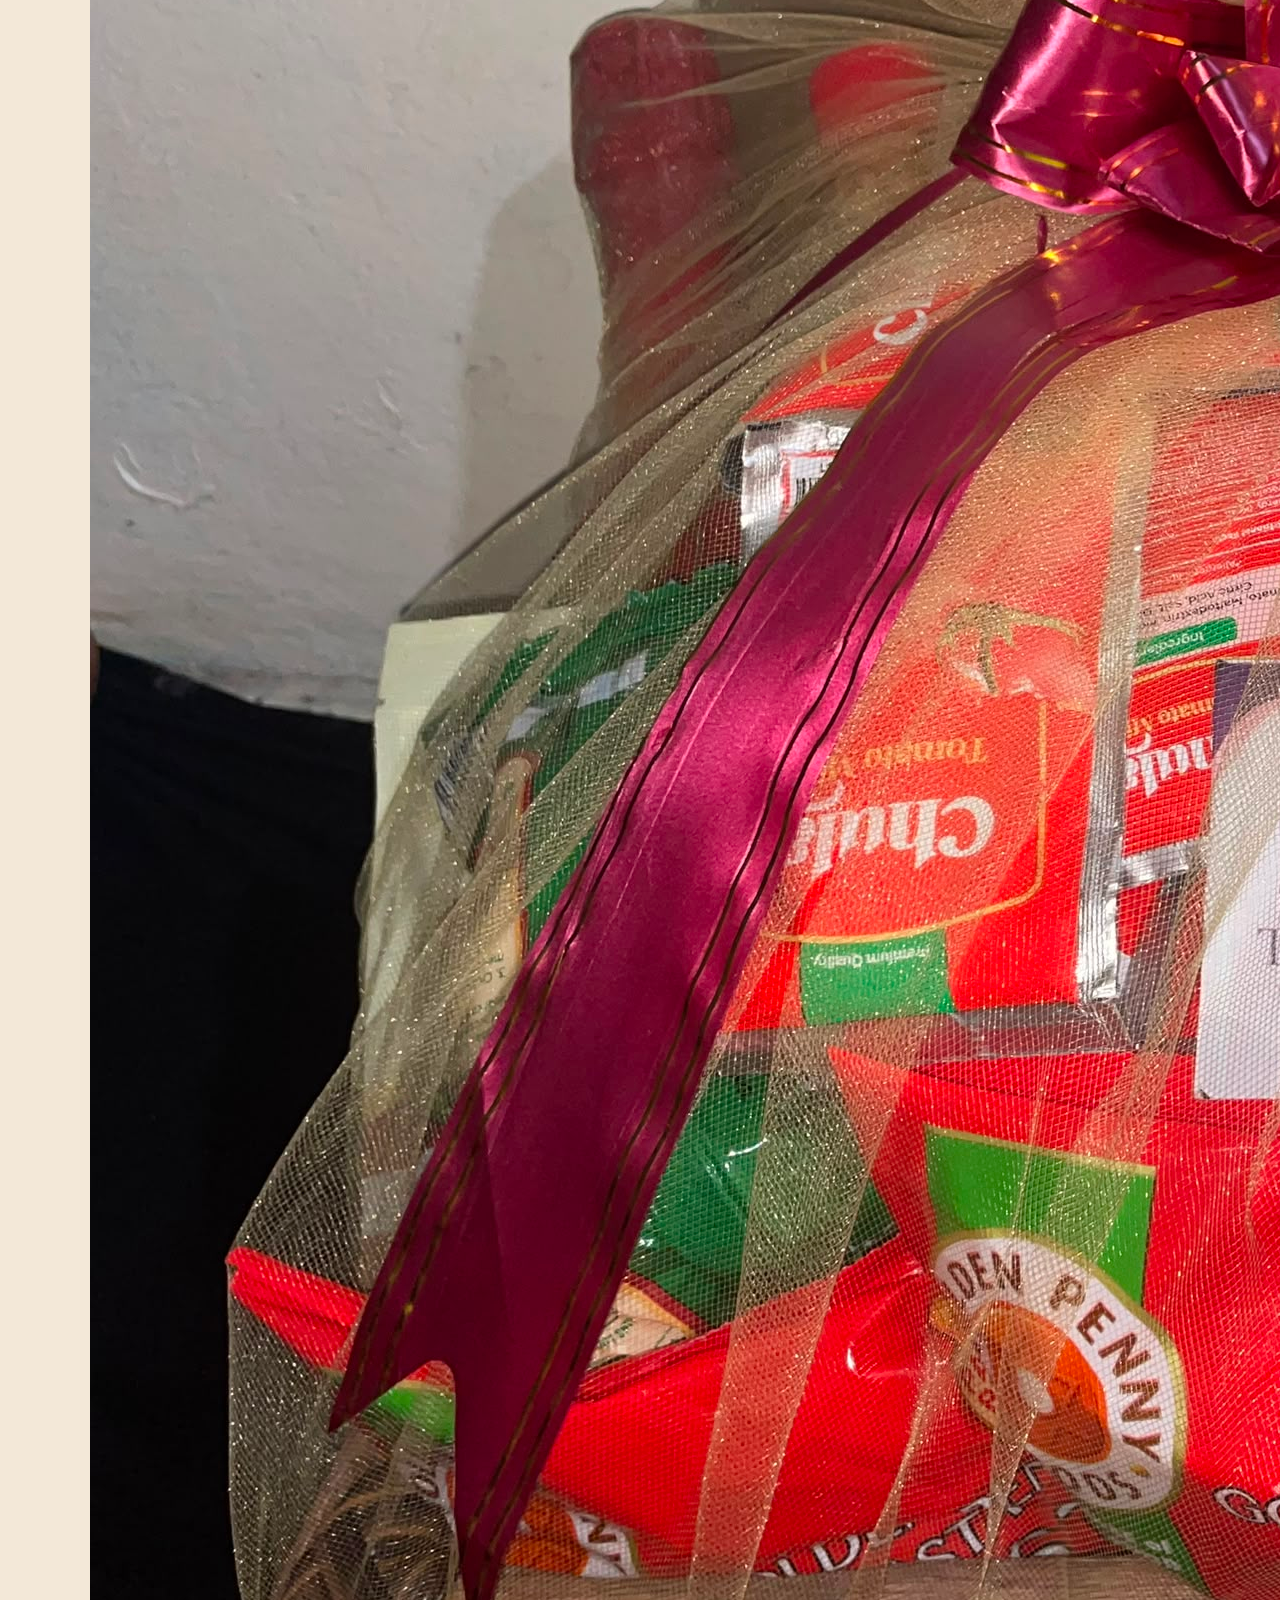
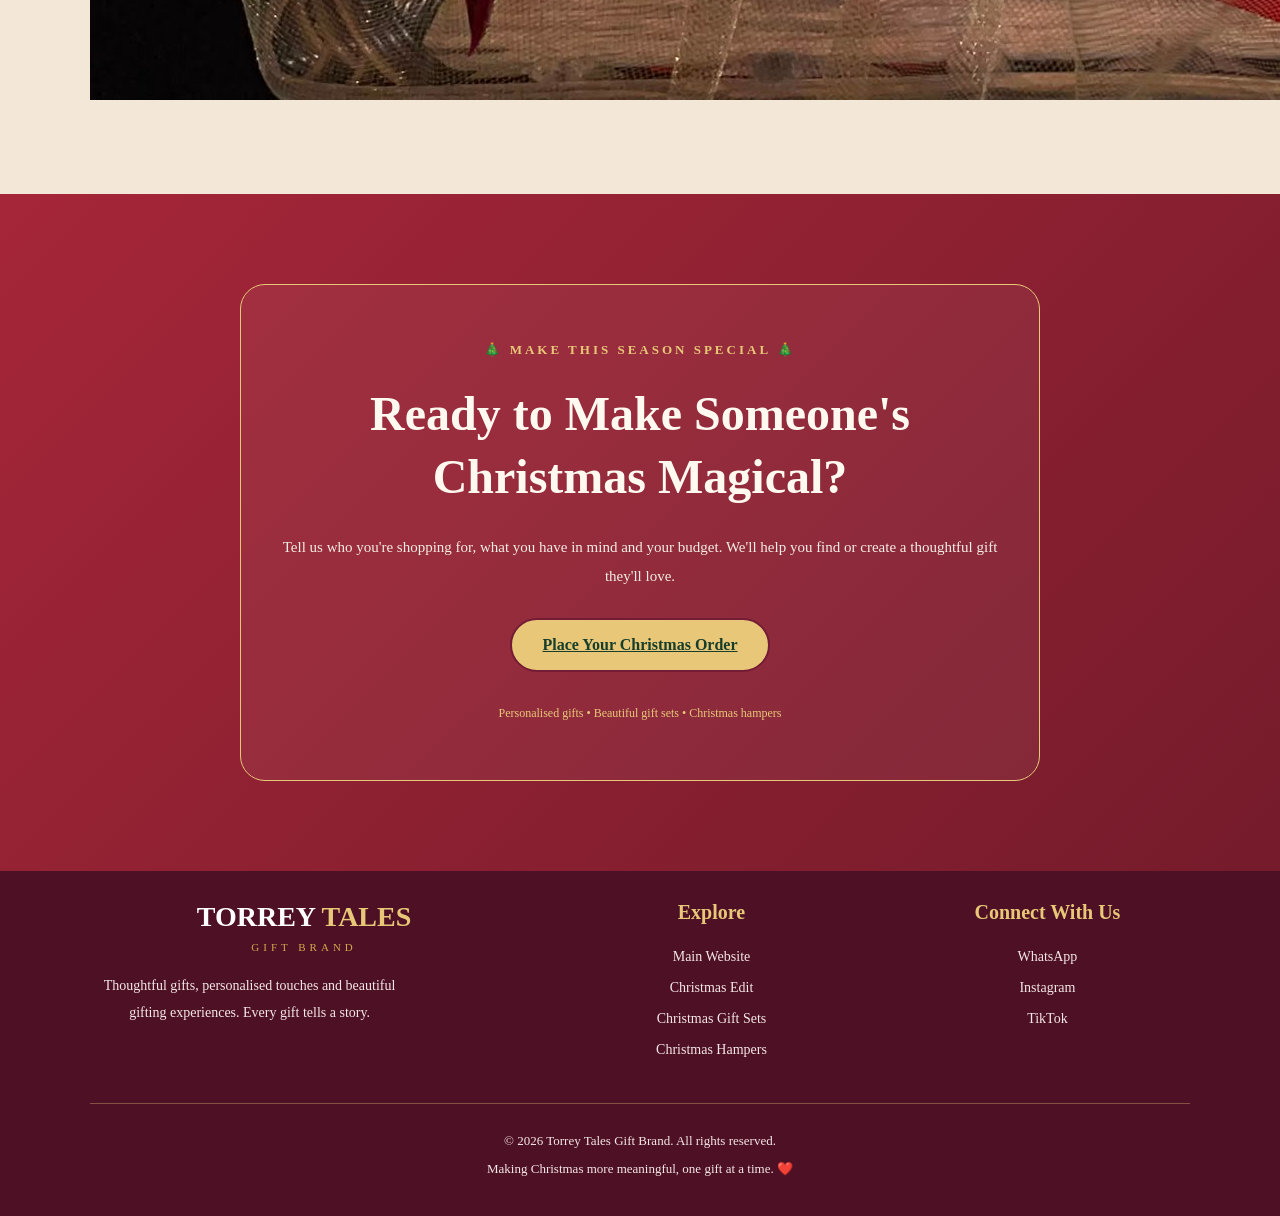
==== commit 18d59931: "Update christmas.html" ====
--- a/christmas.html
+++ b/christmas.html
@@ -159,11 +159,10 @@
         <!-- CHRISTMAS HAMPERS SECTION -->
 <section class="christmas-hampers-section" id="christmas-hampers">
 
-    <div class="christmas-hampers-image">
-        <div class="image-placeholder">
-            Beautifully Curated Christmas Hampers
-        </div>
-    </div>
+<div class="christmas-hampers-image">
+    <img src="images/IMG-20260729-WA0174.jpg"
+         alt="Beautifully Curated Christmas Hampers">
+</div>
 
     <div class="christmas-hampers-content">
 
--- a/style.css
+++ b/style.css
@@ -1959,3 +1959,26 @@
     margin: 0 auto;
     border-radius: 16px;
 }
+/* CHRISTMAS PAGE IMAGE SIZING */
+
+/* Main Christmas hero image */
+.christmas-hero-image img {
+    width: 100%;
+    max-width: 450px;
+    height: 320px;
+    object-fit: contain;
+    display: block;
+    margin: 0 auto;
+    border-radius: 16px;
+}
+
+/* Christmas product images */
+.christmas-gifts-grid img {
+    max-width: 220px;
+    width: 100%;
+    height: 220px;
+    object-fit: contain;
+    display: block;
+    margin: 0 auto;
+    border-radius: 12px;
+}
